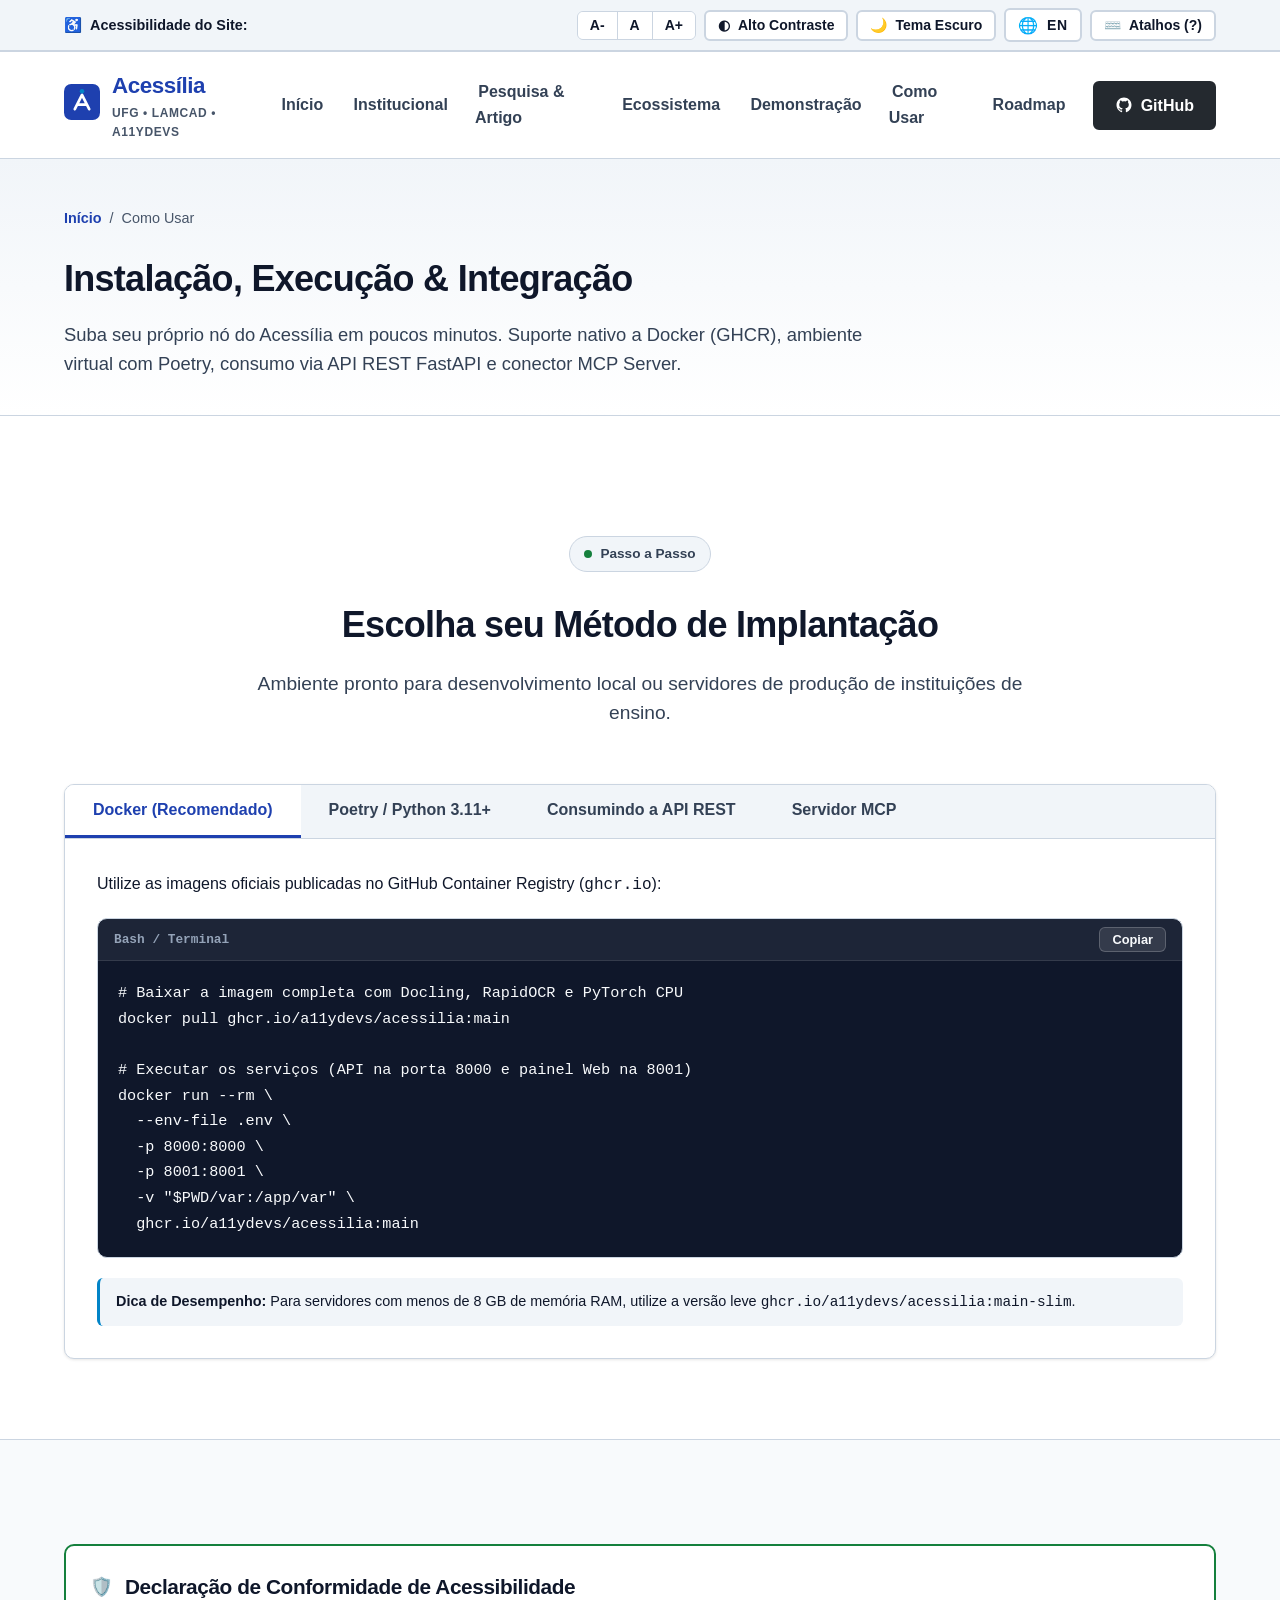
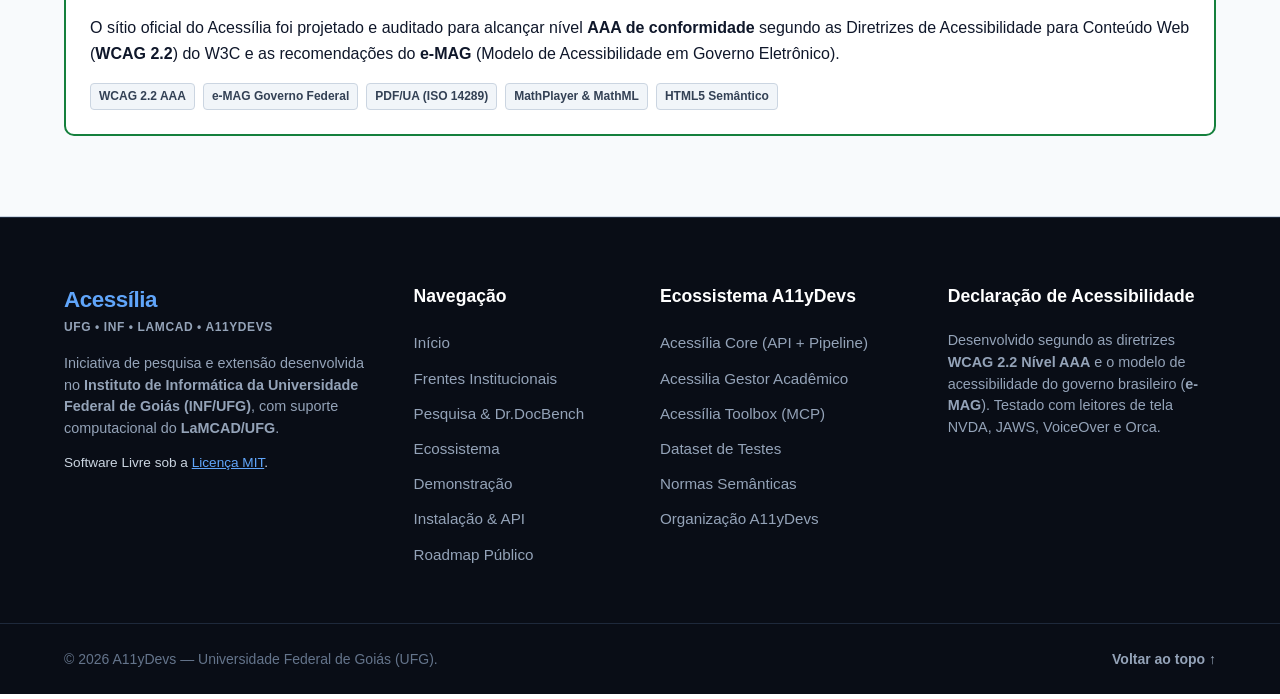
==== como-usar.html @ a7b0cf23 "feat: modularizar portal em subpaginas dedicadas (institucional, pesquisa, ecossistema, demonstracao" ====
<!DOCTYPE html>
<html lang="pt-BR" data-theme="system" data-contrast="normal">
<head>
  <meta charset="UTF-8">
  <meta name="viewport" content="width=device-width, initial-scale=1.0">
  <title>Como Usar & Instalação — Acessília | Docker • Poetry • API</title>
  <meta name="description" content="Guia completo de instalação e execução do Acessília: imagens Docker oficiais no GHCR, Poetry, consumo da API REST e servidor MCP.">
  <meta name="keywords" content="instalação, docker, poetry, api rest, fastapi, curl, python, mcp, como usar, tutorial, Acessília">
  <meta name="author" content="A11yDevs">
  <meta name="theme-color" content="#1a365d">

  <!-- Open Graph -->
  <meta property="og:type" content="website">
  <meta property="og:url" content="https://acessilia.org/como-usar.html">
  <meta property="og:title" content="Como Começar — Acessília">
  <meta property="og:description" content="Suba seu próprio ambiente Acessília em poucos minutos com Docker ou Poetry.">
  <meta property="og:locale" content="pt_BR">

  <!-- Estilos -->
  <link rel="stylesheet" href="assets/css/style.css">
  <link rel="icon" href="data:image/svg+xml,<svg xmlns=%22http://www.w3.org/2000/svg%22 viewBox=%220 0 100 100%22><text y=%22.9em%22 font-size=%2290%22>♿</text></svg>">
</head>
<body>

  <!-- Skip links -->
  <nav class="skip-links" aria-label="Atalhos de navegação rápida">
    <a href="#main-content" class="skip-link">Pular para o conteúdo principal</a>
    <a href="#accessibility-toolbar" class="skip-link">Pular para a barra de acessibilidade</a>
    <a href="#primary-nav" class="skip-link">Pular para o menu de navegação</a>
  </nav>

  <!-- Região para anúncios dinâmicos de acessibilidade -->
  <div id="a11y-announcer" class="sr-only" aria-live="polite" aria-atomic="true"></div>

  <!-- Barra de Ferramentas de Acessibilidade -->
  <section id="accessibility-toolbar" class="a11y-toolbar" aria-label="Ferramentas de Acessibilidade">
    <div class="container a11y-toolbar__inner">
      <span class="a11y-toolbar__title">
        <span class="icon-a11y" aria-hidden="true">♿</span>
        <strong>Acessibilidade do Site:</strong>
      </span>

      <div class="a11y-toolbar__actions">
        <!-- Controle de tamanho da fonte -->
        <div class="btn-group" role="group" aria-label="Ajustar tamanho do texto">
          <button type="button" id="btn-font-decrease" class="btn btn-sm" aria-label="Diminuir tamanho da fonte (A menos)">
            <span aria-hidden="true">A-</span>
          </button>
          <button type="button" id="btn-font-reset" class="btn btn-sm" aria-label="Restaurar tamanho padrão da fonte (A normal)">
            <span aria-hidden="true">A</span>
          </button>
          <button type="button" id="btn-font-increase" class="btn btn-sm" aria-label="Aumentar tamanho da fonte (A mais)">
            <span aria-hidden="true">A+</span>
          </button>
        </div>

        <!-- Alternador de Alto Contraste -->
        <button type="button" id="btn-toggle-contrast" class="btn btn-sm" aria-pressed="false" accesskey="c">
          <span class="icon" aria-hidden="true">◐</span>
          <span data-i18n="toolbar.contrast">Alto Contraste</span>
        </button>

        <!-- Alternador de Tema Escuro/Claro -->
        <button type="button" id="btn-toggle-theme" class="btn btn-sm" aria-label="Alternar tema de cores" accesskey="t">
          <span id="theme-icon" class="icon" aria-hidden="true">🌙</span>
          <span id="theme-label" data-i18n="toolbar.theme_dark">Tema Escuro</span>
        </button>

        <!-- Alternador de Idioma (i18n PT-BR / EN) -->
        <button type="button" id="btn-toggle-lang" class="btn btn-sm btn-lang" aria-label="Mudar idioma para Inglês / Switch to English" accesskey="l">
          <span class="icon lang-flag" aria-hidden="true">🌐</span>
          <span id="lang-current-label">EN</span>
        </button>

        <!-- Atalhos de Teclado (?) -->
        <button type="button" id="btn-open-shortcuts" class="btn btn-sm" aria-label="Ver atalhos de teclado (Pressione interrogação)">
          <span class="icon" aria-hidden="true">⌨️</span>
          <span data-i18n="toolbar.shortcuts">Atalhos (?)</span>
        </button>
      </div>
    </div>
  </section>

  <!-- Cabeçalho Principal -->
  <header class="site-header">
    <div class="container site-header__inner">
      <div class="site-header__brand">
        <a href="index.html" class="brand-link" aria-label="Acessília - Página inicial">
          <div class="brand-logo" aria-hidden="true">
            <svg width="36" height="36" viewBox="0 0 40 40" fill="none" xmlns="http://www.w3.org/2000/svg">
              <rect width="40" height="40" rx="8" fill="var(--color-primary)"/>
              <path d="M12 28L20 12L28 28M15 23H25" stroke="#FFFFFF" stroke-width="3" stroke-linecap="round" stroke-linejoin="round"/>
              <circle cx="20" cy="8" r="2.5" fill="var(--color-accent)"/>
            </svg>
          </div>
          <div class="brand-text">
            <span class="brand-name">Acessília</span>
            <span class="brand-tagline">UFG • LaMCAD • A11yDevs</span>
          </div>
        </a>
      </div>

      <!-- Menu de Navegação -->
      <nav id="primary-nav" class="site-nav" aria-label="Navegação principal">
        <button type="button" class="nav-toggle" id="btn-nav-toggle" aria-expanded="false" aria-controls="nav-menu" aria-label="Abrir menu de navegação">
          <span class="nav-toggle__bar" aria-hidden="true"></span>
          <span class="nav-toggle__bar" aria-hidden="true"></span>
          <span class="nav-toggle__bar" aria-hidden="true"></span>
        </button>

        <ul id="nav-menu" class="nav-list">
          <li><a href="index.html" class="nav-link" data-i18n="nav.home">Início</a></li>
          <li><a href="institucional.html" class="nav-link" data-i18n="nav.institutional">Institucional</a></li>
          <li><a href="pesquisa.html" class="nav-link" data-i18n="nav.research">Pesquisa & Artigo</a></li>
          <li><a href="ecossistema.html" class="nav-link" data-i18n="nav.ecosystem">Ecossistema</a></li>
          <li><a href="demonstracao.html" class="nav-link" data-i18n="nav.demo">Demonstração</a></li>
          <li><a href="como-usar.html" class="nav-link" aria-current="page" data-i18n="nav.how_to_use">Como Usar</a></li>
          <li><a href="roadmap.html" class="nav-link" data-i18n="nav.roadmap">Roadmap</a></li>
          <li>
            <a href="https://github.com/A11yDevs/acessilia" class="btn btn-primary btn-github" target="_blank" rel="noopener noreferrer">
              <svg class="icon-github" width="18" height="18" viewBox="0 0 24 24" fill="currentColor" aria-hidden="true">
                <path fill-rule="evenodd" clip-rule="evenodd" d="M12 2C6.477 2 2 6.484 2 12.017c0 4.425 2.865 8.18 6.839 9.504.5.092.682-.217.682-.483 0-.237-.008-.868-.013-1.703-2.782.605-3.369-1.343-3.369-1.343-.454-1.158-1.11-1.466-1.11-1.466-.908-.62.069-.608.069-.608 1.003.07 1.53 1.032 1.53 1.032.892 1.53 2.341 1.088 2.91.832.092-.647.35-1.088.636-1.338-2.22-.253-4.555-1.113-4.555-4.951 0-1.093.39-1.988 1.029-2.688-.103-.253-.446-1.272.098-2.65 0 0 .84-.27 2.75 1.026A9.564 9.564 0 0112 6.844c.85.004 1.705.115 2.504.337 1.909-1.296 2.747-1.027 2.747-1.027.546 1.379.202 2.398.1 2.651.64.7 1.028 1.595 1.028 2.688 0 3.848-2.339 4.695-4.566 4.943.359.309.678.92.678 1.855 0 1.338-.012 2.419-.012 2.747 0 .268.18.58.688.482A10.019 10.019 0 0022 12.017C22 6.484 17.522 2 12 2z"/>
              </svg>
              <span>GitHub</span>
              <span class="sr-only">(abre em nova janela)</span>
            </a>
          </li>
        </ul>
      </nav>
    </div>
  </header>

  <!-- Conteúdo Principal -->
  <main id="main-content" tabindex="-1">

    <!-- Cabeçalho da Página -->
    <header class="page-header">
      <div class="container">
        <nav class="breadcrumb" aria-label="Caminho de navegação">
          <a href="index.html">Início</a>
          <span class="breadcrumb-sep" aria-hidden="true">/</span>
          <span aria-current="page">Como Usar</span>
        </nav>
        <h1 class="page-title">Instalação, Execução & Integração</h1>
        <p class="page-lead">
          Suba seu próprio nó do Acessília em poucos minutos. Suporte nativo a Docker (GHCR), ambiente virtual com Poetry, consumo via API REST FastAPI e conector MCP Server.
        </p>
      </div>
    </header>

    <!-- Seção Abas de Instalação -->
    <section class="section" aria-labelledby="inst-title">
      <div class="container">
        <div class="section-header">
          <div class="badge-pill">
            <span class="badge-dot" aria-hidden="true"></span>
            Passo a Passo
          </div>
          <h2 id="inst-title" class="section-title">Escolha seu Método de Implantação</h2>
          <p class="section-subtitle">
            Ambiente pronto para desenvolvimento local ou servidores de produção de instituições de ensino.
          </p>
        </div>

        <div class="tabs" id="install-tabs">
          <div class="tabs__list" role="tablist" aria-label="Opções de instalação e execução">
            <button type="button" class="tab-button" role="tab" aria-selected="true" aria-controls="panel-docker" id="tab-docker">
              Docker (Recomendado)
            </button>
            <button type="button" class="tab-button" role="tab" aria-selected="false" aria-controls="panel-poetry" id="tab-poetry" tabindex="-1">
              Poetry / Python 3.11+
            </button>
            <button type="button" class="tab-button" role="tab" aria-selected="false" aria-controls="panel-api" id="tab-api" tabindex="-1">
              Consumindo a API REST
            </button>
            <button type="button" class="tab-button" role="tab" aria-selected="false" aria-controls="panel-mcp" id="tab-mcp" tabindex="-1">
              Servidor MCP
            </button>
          </div>

          <!-- Painel Docker -->
          <div class="tab-panel" id="panel-docker" role="tabpanel" aria-labelledby="tab-docker">
            <h3 class="sr-only">Execução com Docker</h3>
            <p>Utilize as imagens oficiais publicadas no GitHub Container Registry (<code>ghcr.io</code>):</p>
            <div class="code-block">
              <div class="code-block__header">
                <span class="code-lang">Bash / Terminal</span>
                <button type="button" class="btn-copy" aria-label="Copiar comando Docker para a área de transferência">Copiar</button>
              </div>
              <pre><code># Baixar a imagem completa com Docling, RapidOCR e PyTorch CPU
docker pull ghcr.io/a11ydevs/acessilia:main

# Executar os serviços (API na porta 8000 e painel Web na 8001)
docker run --rm \
  --env-file .env \
  -p 8000:8000 \
  -p 8001:8001 \
  -v "$PWD/var:/app/var" \
  ghcr.io/a11ydevs/acessilia:main</code></pre>
            </div>
            <p class="tip-note">
              <strong>Dica de Desempenho:</strong> Para servidores com menos de 8 GB de memória RAM, utilize a versão leve <code>ghcr.io/a11ydevs/acessilia:main-slim</code>.
            </p>
          </div>

          <!-- Painel Poetry -->
          <div class="tab-panel" id="panel-poetry" role="tabpanel" aria-labelledby="tab-poetry" hidden>
            <h3 class="sr-only">Instalação com Poetry</h3>
            <p>Clone o repositório oficial e configure o ambiente com o gerenciador de pacotes Poetry:</p>
            <div class="code-block">
              <div class="code-block__header">
                <span class="code-lang">Bash / Terminal</span>
                <button type="button" class="btn-copy" aria-label="Copiar comandos Poetry para a área de transferência">Copiar</button>
              </div>
              <pre><code># 1. Clonar o repositório
git clone https://github.com/A11yDevs/acessilia.git
cd acessilia

# 2. Instalar dependências em ambiente virtual isolado
poetry install

# 3. Configurar variáveis de ambiente
cp .env.example .env

# 4. Iniciar todos os serviços integrados (API + Web + Telegram)
poetry run python -m frontend.run</code></pre>
            </div>
          </div>

          <!-- Painel API -->
          <div class="tab-panel" id="panel-api" role="tabpanel" aria-labelledby="tab-api" hidden>
            <h3 class="sr-only">Consumindo a API REST</h3>
            <p>Envie um arquivo para processamento assíncrono via cURL ou qualquer biblioteca HTTP:</p>
            <div class="code-block">
              <div class="code-block__header">
                <span class="code-lang">cURL / HTTP</span>
                <button type="button" class="btn-copy" aria-label="Copiar requisição cURL para a área de transferência">Copiar</button>
              </div>
              <pre><code># 1. Enviar documento PDF para a fila assíncrona
curl -X POST "http://localhost:8000/api/v1/jobs" \
  -F "file=@apostila_calculo.pdf" \
  -F "export_formats=pdf_ua,mp3,html"

# Resposta JSON: {"task_id": "job_94a7e2b1", "status": "queued"}

# 2. Consultar status do processamento
curl -X GET "http://localhost:8000/api/v1/jobs/job_94a7e2b1"

# 3. Baixar versão PDF/UA acessível gerada
curl -O "http://localhost:8000/api/v1/download/{download_token}/pdf_ua"</code></pre>
            </div>
          </div>

          <!-- Painel MCP -->
          <div class="tab-panel" id="panel-mcp" role="tabpanel" aria-labelledby="tab-mcp" hidden>
            <h3 class="sr-only">Integração via Servidor MCP</h3>
            <p>Conecte o Acessília ao seu assistente de inteligência artificial via Model Context Protocol:</p>
            <div class="code-block">
              <div class="code-block__header">
                <span class="code-lang">JSON (mcp.json)</span>
                <button type="button" class="btn-copy" aria-label="Copiar configuração MCP para a área de transferência">Copiar</button>
              </div>
              <pre><code>{
  "mcpServers": {
    "acessilia": {
      "command": "python",
      "args": ["-m", "acessilia_toolbox.server"],
      "env": {
        "ACESSILIA_API_URL": "http://localhost:8000"
      }
    }
  }
}</code></pre>
            </div>
            <p class="tip-note">
              <strong>Ferramentas Disponibilizadas:</strong> <code>describe_academic_chart</code>, <code>extract_mathml_equations</code> e <code>audit_pdf_ua_compliance</code>.
            </p>
          </div>
        </div>
      </div>
    </section>

    <!-- Declaração Formal de Acessibilidade -->
    <section id="declaracao-a11y" class="section section--alt" aria-labelledby="dec-title">
      <div class="container">
        <div class="declaration-card">
          <div class="declaration-header">
            <span aria-hidden="true">🛡️</span>
            <h2 id="dec-title" class="section-title" style="font-size: 1.3rem; margin: 0;" data-i18n="declaration.title">
              Declaração de Conformidade de Acessibilidade
            </h2>
          </div>
          <p data-i18n="declaration.p1">
            O sítio oficial do Acessília foi projetado e auditado para alcançar nível <strong>AAA de conformidade</strong> segundo as Diretrizes de Acessibilidade para Conteúdo Web (<strong>WCAG 2.2</strong>) do W3C e as recomendações do <strong>e-MAG</strong> (Modelo de Acessibilidade em Governo Eletrônico).
          </p>
          <div class="declaration-badges">
            <span class="criteria-badge">WCAG 2.2 AAA</span>
            <span class="criteria-badge">e-MAG Governo Federal</span>
            <span class="criteria-badge">PDF/UA (ISO 14289)</span>
            <span class="criteria-badge">MathPlayer & MathML</span>
            <span class="criteria-badge">HTML5 Semântico</span>
          </div>
        </div>
      </div>
    </section>

  </main>

  <!-- Rodapé -->
  <footer class="site-footer" role="contentinfo">
    <div class="container site-footer__inner">
      <div class="footer-col footer-col--brand">
        <div class="brand-text">
          <span class="brand-name">Acessília</span>
          <span class="brand-tagline">UFG • INF • LaMCAD • A11yDevs</span>
        </div>
        <p class="footer-desc">
          Iniciativa de pesquisa e extensão desenvolvida no <strong>Instituto de Informática da Universidade Federal de Goiás (INF/UFG)</strong>, com suporte computacional do <strong>LaMCAD/UFG</strong>.
        </p>
        <p class="footer-license">
          Software Livre sob a <a href="https://github.com/A11yDevs/acessilia/blob/main/LICENSE" target="_blank" rel="noopener noreferrer">Licença MIT</a>.
        </p>
      </div>

      <div class="footer-col">
        <h3 class="footer-heading">Navegação</h3>
        <ul class="footer-links">
          <li><a href="index.html">Início</a></li>
          <li><a href="institucional.html">Frentes Institucionais</a></li>
          <li><a href="pesquisa.html">Pesquisa & Dr.DocBench</a></li>
          <li><a href="ecossistema.html">Ecossistema</a></li>
          <li><a href="demonstracao.html">Demonstração</a></li>
          <li><a href="como-usar.html">Instalação & API</a></li>
          <li><a href="roadmap.html">Roadmap Público</a></li>
        </ul>
      </div>

      <div class="footer-col">
        <h3 class="footer-heading">Ecossistema A11yDevs</h3>
        <ul class="footer-links">
          <li><a href="https://github.com/A11yDevs/acessilia" target="_blank" rel="noopener noreferrer">Acessília Core (API + Pipeline)</a></li>
          <li><a href="https://github.com/A11yDevs/acessilia-ufg" target="_blank" rel="noopener noreferrer">Acessilia Gestor Acadêmico</a></li>
          <li><a href="https://github.com/A11yDevs/acessilia-toolbox" target="_blank" rel="noopener noreferrer">Acessília Toolbox (MCP)</a></li>
          <li><a href="https://github.com/A11yDevs/acessilia-dataset" target="_blank" rel="noopener noreferrer">Dataset de Testes</a></li>
          <li><a href="https://github.com/A11yDevs/normas-acessilia" target="_blank" rel="noopener noreferrer">Normas Semânticas</a></li>
          <li><a href="https://github.com/A11yDevs" target="_blank" rel="noopener noreferrer">Organização A11yDevs</a></li>
        </ul>
      </div>

      <div class="footer-col">
        <h3 class="footer-heading">Declaração de Acessibilidade</h3>
        <p class="footer-text">
          Desenvolvido segundo as diretrizes <strong>WCAG 2.2 Nível AAA</strong> e o modelo de acessibilidade do governo brasileiro (<strong>e-MAG</strong>). Testado com leitores de tela NVDA, JAWS, VoiceOver e Orca.
        </p>
      </div>
    </div>

    <div class="site-footer__bottom">
      <div class="container footer-bottom__inner">
        <p>© 2026 A11yDevs — Universidade Federal de Goiás (UFG).</p>
        <p><a href="#accessibility-toolbar" class="back-to-top">Voltar ao topo ↑</a></p>
      </div>
    </div>
  </footer>

  <!-- Modal de Atalhos de Teclado (<dialog>) -->
  <dialog id="modal-shortcuts" class="modal-a11y" aria-labelledby="modal-shortcuts-title">
    <div class="modal-inner">
      <div class="modal-header">
        <h2 id="modal-shortcuts-title" class="modal-title">
          <span aria-hidden="true">⌨️</span>
          <span data-i18n="shortcuts.title">Atalhos de Teclado Globais</span>
        </h2>
        <button type="button" id="btn-close-shortcuts" class="btn-close-modal" aria-label="Fechar janela de atalhos de teclado">✕</button>
      </div>

      <table class="shortcuts-table">
        <caption class="sr-only">Tabela de teclas de atalho e suas respectivas funções na página</caption>
        <thead>
          <tr>
            <th scope="col" data-i18n="shortcuts.key_col">Tecla de Atalho</th>
            <th scope="col" data-i18n="shortcuts.action_col">Ação Executada</th>
          </tr>
        </thead>
        <tbody>
          <tr><td><kbd>Alt</kbd> + <kbd>1</kbd></td><td>Pular diretamente para o conteúdo principal</td></tr>
          <tr><td><kbd>Alt</kbd> + <kbd>2</kbd></td><td>Pular para a barra de acessibilidade (fonte, cores, idioma)</td></tr>
          <tr><td><kbd>Alt</kbd> + <kbd>3</kbd></td><td>Pular para o menu de navegação</td></tr>
          <tr><td><kbd>Alt</kbd> + <kbd>C</kbd></td><td>Alternar modo de alto contraste</td></tr>
          <tr><td><kbd>Alt</kbd> + <kbd>T</kbd></td><td>Alternar tema de cores (claro / escuro)</td></tr>
          <tr><td><kbd>Alt</kbd> + <kbd>L</kbd></td><td>Alternar idioma do site (Português / Inglês)</td></tr>
          <tr><td><kbd>?</kbd> (Shift + /)</td><td>Abrir esta janela de atalhos de teclado</td></tr>
          <tr><td><kbd>Esc</kbd></td><td>Fechar janelas modais e menus abertos</td></tr>
        </tbody>
      </table>

      <div style="text-align: right;">
        <button type="button" class="btn btn-outline btn-sm" onclick="document.getElementById('modal-shortcuts').close()">
          Fechar Janela
        </button>
      </div>
    </div>
  </dialog>

  <!-- Scripts -->
  <script src="assets/js/main.js"></script>
</body>
</html>
---- assets/css/style.css ----
/* ==========================================================================
   Acessília — Estilos Acessíveis (WCAG 2.2 AAA & Modern CSS)
   ========================================================================== */

/* 1. Variáveis e Temas de Cores */
:root {
  --font-base: -apple-system, BlinkMacSystemFont, "Segoe UI", Roboto, Helvetica, Arial, sans-serif;
  --font-mono: SFMono-Regular, Menlo, Monaco, Consolas, "Liberation Mono", "Courier New", monospace;
  --font-scale: 1;

  /* Modo Claro Padrão (Alto Contraste WCAG AAA) */
  --bg-primary: #FFFFFF;
  --bg-secondary: #F8FAFC;
  --bg-alt: #F1F5F9;
  --bg-card: #FFFFFF;
  --bg-card-border: #CBD5E1;
  --text-primary: #0F172A;
  --text-secondary: #334155;
  --text-muted: #475569;

  --color-primary: #1E40AF;       /* Azul marinho profundo, excelente contraste sobre fundo claro */
  --color-primary-hover: #1E3A8A;
  --color-primary-text: #FFFFFF;

  --color-accent: #0284C7;
  --color-success: #15803D;
  --color-warning: #B45309;

  --focus-ring-color: #D97706;   /* Âmbar forte para anel de foco bem perceptível */
  --focus-ring-outline: #0F172A;

  --code-bg: #0F172A;
  --code-text: #F8FAFC;

  --radius-sm: 6px;
  --radius-md: 10px;
  --radius-lg: 16px;
  --shadow-sm: 0 1px 3px rgba(0, 0, 0, 0.1);
  --shadow-md: 0 4px 6px -1px rgba(0, 0, 0, 0.1), 0 2px 4px -2px rgba(0, 0, 0, 0.1);
  --shadow-lg: 0 10px 15px -3px rgba(0, 0, 0, 0.1);
}

/* Modo Escuro */
[data-theme="dark"] {
  --bg-primary: #090D16;
  --bg-secondary: #111827;
  --bg-alt: #1F2937;
  --bg-card: #141E33;
  --bg-card-border: #374151;
  --text-primary: #F9FAFB;
  --text-secondary: #E5E7EB;
  --text-muted: #9CA3AF;

  --color-primary: #3B82F6;
  --color-primary-hover: #60A5FA;
  --color-primary-text: #090D16;

  --color-accent: #38BDF8;
  --color-success: #4ADE80;
  --color-warning: #FBBF24;

  --focus-ring-color: #FBBF24;
  --focus-ring-outline: #FFFFFF;

  --code-bg: #030712;
  --code-text: #F3F4F6;
}

/* Modo Alto Contraste (High Contrast Black & Yellow / White) */
[data-contrast="high"] {
  --bg-primary: #000000 !important;
  --bg-secondary: #000000 !important;
  --bg-alt: #0B0B0B !important;
  --bg-card: #000000 !important;
  --bg-card-border: #FFFF00 !important;
  --text-primary: #FFFFFF !important;
  --text-secondary: #FFFF00 !important;
  --text-muted: #FFFFFF !important;

  --color-primary: #FFFF00 !important;
  --color-primary-hover: #FFFFFF !important;
  --color-primary-text: #000000 !important;

  --color-accent: #00FFFF !important;
  --focus-ring-color: #FFFF00 !important;
  --focus-ring-outline: #FFFFFF !important;

  --code-bg: #000000 !important;
  --code-text: #00FF66 !important;
  --shadow-sm: none !important;
  --shadow-md: none !important;
  --shadow-lg: none !important;
}

/* 2. Reset e Tipografia Base */
*, *::before, *::after {
  box-sizing: border-box;
  margin: 0;
  padding: 0;
}

html {
  font-family: var(--font-base);
  font-size: calc(16px * var(--font-scale));
  line-height: 1.6;
  color: var(--text-primary);
  background-color: var(--bg-primary);
  scroll-behavior: smooth;
  text-rendering: optimizeLegibility;
  -webkit-font-smoothing: antialiased;
}

/* Desativa animações caso o usuário prefira movimento reduzido */
@media (prefers-reduced-motion: reduce) {
  html {
    scroll-behavior: auto;
  }
  *, *::before, *::after {
    animation-duration: 0.01ms !important;
    animation-iteration-count: 1 !important;
    transition-duration: 0.01ms !important;
    scroll-behavior: auto !important;
  }
}

body {
  min-height: 100vh;
  display: flex;
  flex-direction: column;
}

/* 3. Indicadores de Foco (Acessibilidade Crucial) */
:focus-visible {
  outline: 3px solid var(--focus-ring-color) !important;
  outline-offset: 3px !important;
  box-shadow: 0 0 0 5px var(--focus-ring-outline) !important;
}

/* Utilitário para Leitores de Tela */
.sr-only {
  position: absolute !important;
  width: 1px !important;
  height: 1px !important;
  padding: 0 !important;
  margin: -1px !important;
  overflow: hidden !important;
  clip: rect(0, 0, 0, 0) !important;
  white-space: nowrap !important;
  border: 0 !important;
}

/* Skip Links */
.skip-links {
  position: relative;
  z-index: 9999;
}

.skip-link {
  position: absolute;
  top: -100px;
  left: 1rem;
  background: var(--color-primary);
  color: var(--color-primary-text);
  padding: 0.75rem 1.25rem;
  font-weight: 700;
  text-decoration: none;
  border-radius: var(--radius-sm);
  box-shadow: var(--shadow-lg);
  transition: top 0.2s ease;
}

.skip-link:focus {
  top: 1rem;
}

/* Layout Container */
.container {
  width: 100%;
  max-width: 1200px;
  margin-left: auto;
  margin-right: auto;
  padding-left: 1.5rem;
  padding-right: 1.5rem;
}

/* 4. Barra de Ferramentas de Acessibilidade */
.a11y-toolbar {
  background-color: var(--bg-alt);
  border-bottom: 2px solid var(--bg-card-border);
  padding: 0.5rem 0;
  font-size: 0.9rem;
}

.a11y-toolbar__inner {
  display: flex;
  flex-wrap: wrap;
  align-items: center;
  justify-content: space-between;
  gap: 0.75rem;
}

.a11y-toolbar__title {
  display: flex;
  align-items: center;
  gap: 0.5rem;
  color: var(--text-primary);
}

.a11y-toolbar__actions {
  display: flex;
  flex-wrap: wrap;
  align-items: center;
  gap: 0.5rem;
}

.btn-group {
  display: inline-flex;
  border: 1px solid var(--bg-card-border);
  border-radius: var(--radius-sm);
  overflow: hidden;
}

.btn-group .btn {
  border: none;
  border-right: 1px solid var(--bg-card-border);
  border-radius: 0;
}

.btn-group .btn:last-child {
  border-right: none;
}

/* Botões */
.btn {
  display: inline-flex;
  align-items: center;
  justify-content: center;
  gap: 0.5rem;
  padding: 0.6rem 1.25rem;
  font-size: 1rem;
  font-weight: 600;
  text-decoration: none;
  border-radius: var(--radius-sm);
  cursor: pointer;
  border: 2px solid transparent;
  transition: background-color 0.2s ease, color 0.2s ease, border-color 0.2s ease;
}

.btn-sm {
  padding: 0.35rem 0.75rem;
  font-size: 0.875rem;
  background-color: var(--bg-card);
  color: var(--text-primary);
  border-color: var(--bg-card-border);
}

.btn-sm:hover {
  background-color: var(--bg-secondary);
}

.btn-primary {
  background-color: var(--color-primary);
  color: var(--color-primary-text);
  border-color: var(--color-primary);
}

.btn-primary:hover {
  background-color: var(--color-primary-hover);
  border-color: var(--color-primary-hover);
}

.btn-outline {
  background-color: transparent;
  color: var(--color-primary);
  border-color: var(--color-primary);
}

.btn-outline:hover {
  background-color: var(--color-primary);
  color: var(--color-primary-text);
}

.btn-outline-light {
  background-color: transparent;
  color: #FFFFFF;
  border-color: #FFFFFF;
}

.btn-outline-light:hover {
  background-color: #FFFFFF;
  color: #0F172A;
}

.btn-lg {
  padding: 0.85rem 1.75rem;
  font-size: 1.1rem;
  border-radius: var(--radius-md);
}

.btn-github {
  background-color: #24292F;
  color: #FFFFFF;
  border-color: #24292F;
}

.btn-github:hover {
  background-color: #040d21;
}

/* 5. Cabeçalho & Navegação */
.site-header {
  background-color: var(--bg-primary);
  border-bottom: 1px solid var(--bg-card-border);
  position: sticky;
  top: 0;
  z-index: 100;
  backdrop-filter: blur(8px);
}

.site-header__inner {
  display: flex;
  align-items: center;
  justify-content: space-between;
  padding-top: 1rem;
  padding-bottom: 1rem;
}

.brand-link {
  display: flex;
  align-items: center;
  gap: 0.75rem;
  text-decoration: none;
  color: var(--text-primary);
}

.brand-text {
  display: flex;
  flex-direction: column;
}

.brand-name {
  font-size: 1.4rem;
  font-weight: 800;
  letter-spacing: -0.02em;
  color: var(--color-primary);
}

.brand-tagline {
  font-size: 0.75rem;
  font-weight: 600;
  text-transform: uppercase;
  letter-spacing: 0.05em;
  color: var(--text-muted);
}

.nav-list {
  display: flex;
  align-items: center;
  list-style: none;
  gap: 1.5rem;
}

.nav-link {
  text-decoration: none;
  color: var(--text-secondary);
  font-weight: 600;
  padding: 0.4rem 0.2rem;
  border-bottom: 2px solid transparent;
  transition: color 0.2s, border-color 0.2s;
}

.nav-link:hover {
  color: var(--color-primary);
  border-bottom-color: var(--color-primary);
}

.nav-toggle {
  display: none;
  background: none;
  border: 2px solid var(--bg-card-border);
  padding: 0.5rem;
  border-radius: var(--radius-sm);
  cursor: pointer;
}

.nav-toggle__bar {
  display: block;
  width: 24px;
  height: 3px;
  background-color: var(--text-primary);
  margin: 4px 0;
}

/* 6. Seções e Grid */
.section {
  padding: 5rem 0;
}

.section--alt {
  background-color: var(--bg-secondary);
  border-top: 1px solid var(--bg-card-border);
  border-bottom: 1px solid var(--bg-card-border);
}

.section-header {
  text-align: center;
  max-width: 800px;
  margin: 0 auto 3.5rem auto;
}

.section-title {
  font-size: 2.25rem;
  font-weight: 800;
  letter-spacing: -0.02em;
  color: var(--text-primary);
  margin-bottom: 1rem;
}

.section-subtitle {
  font-size: 1.2rem;
  color: var(--text-secondary);
  line-height: 1.5;
}

.grid {
  display: grid;
  gap: 2rem;
}

.grid-2 {
  grid-template-columns: repeat(auto-fit, minmax(320px, 1fr));
}

.grid-3 {
  grid-template-columns: repeat(auto-fit, minmax(280px, 1fr));
}

/* 7. Hero Section */
.hero-section {
  padding: 5rem 0 4rem 0;
  background: radial-gradient(circle at top right, rgba(30, 64, 175, 0.08), transparent 70%);
}

.hero-section__inner {
  display: grid;
  grid-template-columns: 1.2fr 1fr;
  align-items: center;
  gap: 3rem;
}

.badge-pill {
  display: inline-flex;
  align-items: center;
  gap: 0.5rem;
  background-color: var(--bg-alt);
  border: 1px solid var(--bg-card-border);
  padding: 0.4rem 0.9rem;
  border-radius: 999px;
  font-size: 0.85rem;
  font-weight: 600;
  color: var(--text-secondary);
  margin-bottom: 1.5rem;
}

.badge-dot {
  width: 8px;
  height: 8px;
  border-radius: 50%;
  background-color: var(--color-success);
}

.hero-title {
  font-size: 2.75rem;
  font-weight: 800;
  line-height: 1.2;
  letter-spacing: -0.03em;
  margin-bottom: 1.5rem;
  color: var(--text-primary);
}

.hero-lead {
  font-size: 1.25rem;
  color: var(--text-secondary);
  line-height: 1.6;
  margin-bottom: 2rem;
}

.hero-cta {
  display: flex;
  flex-wrap: wrap;
  gap: 1rem;
  margin-bottom: 2.5rem;
}

.hero-badges {
  display: flex;
  flex-wrap: wrap;
  gap: 2rem;
  padding-top: 1.5rem;
  border-top: 1px solid var(--bg-card-border);
}

.hero-badge-item {
  display: flex;
  flex-direction: column;
}

.hero-badge-num {
  font-size: 1.3rem;
  font-weight: 800;
  color: var(--color-primary);
}

.hero-badge-desc {
  font-size: 0.85rem;
  color: var(--text-muted);
}

/* Card Visual do Pipeline */
.pipeline-card {
  background-color: var(--bg-card);
  border: 2px solid var(--bg-card-border);
  border-radius: var(--radius-lg);
  box-shadow: var(--shadow-lg);
  overflow: hidden;
}

.pipeline-header {
  background-color: var(--bg-alt);
  padding: 0.75rem 1rem;
  border-bottom: 1px solid var(--bg-card-border);
  display: flex;
  align-items: center;
  gap: 0.5rem;
}

.circle {
  width: 12px;
  height: 12px;
  border-radius: 50%;
}
.circle-red { background: #EF4444; }
.circle-yellow { background: #F59E0B; }
.circle-green { background: #10B981; }

.pipeline-title {
  font-size: 0.85rem;
  font-weight: 600;
  margin-left: 0.5rem;
  color: var(--text-secondary);
}

.pipeline-body {
  padding: 1.5rem;
  display: flex;
  flex-direction: column;
  gap: 0.5rem;
}

.pipeline-step {
  display: flex;
  align-items: flex-start;
  gap: 1rem;
  background-color: var(--bg-secondary);
  border: 1px solid var(--bg-card-border);
  border-radius: var(--radius-md);
  padding: 0.9rem;
}

.step-num {
  background-color: var(--color-primary);
  color: var(--color-primary-text);
  font-weight: 700;
  font-size: 0.8rem;
  padding: 0.2rem 0.5rem;
  border-radius: var(--radius-sm);
}

.step-info strong {
  display: block;
  font-size: 0.95rem;
  color: var(--text-primary);
  margin-bottom: 0.2rem;
}

.step-info p {
  font-size: 0.85rem;
  color: var(--text-muted);
  line-height: 1.4;
}

.step-info.highlight strong {
  color: var(--color-primary);
}

.pipeline-connector {
  text-align: center;
  font-weight: 800;
  color: var(--color-accent);
  line-height: 1;
}

/* 8. Cards e Recursos */
.card {
  background-color: var(--bg-card);
  border: 1px solid var(--bg-card-border);
  border-radius: var(--radius-md);
  padding: 1.5rem;
  box-shadow: var(--shadow-sm);
}

.card--padded {
  padding: 2.25rem;
}

.card--bordered {
  position: relative;
  padding-top: 2rem;
}

.card-badge {
  position: absolute;
  top: -12px;
  left: 1.5rem;
  background-color: var(--color-primary);
  color: var(--color-primary-text);
  font-size: 0.75rem;
  font-weight: 700;
  padding: 0.25rem 0.75rem;
  border-radius: 999px;
  text-transform: uppercase;
}

.card-icon {
  font-size: 2.5rem;
  margin-bottom: 1rem;
}

.card-title {
  font-size: 1.35rem;
  font-weight: 700;
  margin-bottom: 0.75rem;
  color: var(--text-primary);
}

.feature-card {
  background-color: var(--bg-card);
  border: 1px solid var(--bg-card-border);
  border-radius: var(--radius-md);
  padding: 1.75rem;
  transition: transform 0.2s, box-shadow 0.2s;
}

.feature-card:hover {
  transform: translateY(-3px);
  box-shadow: var(--shadow-md);
}

.feature-icon {
  font-size: 2.25rem;
  margin-bottom: 1rem;
}

.feature-title {
  font-size: 1.25rem;
  font-weight: 700;
  margin-bottom: 0.6rem;
  color: var(--text-primary);
}

.clean-list {
  list-style: none;
  display: flex;
  flex-direction: column;
  gap: 0.75rem;
}

.clean-list li {
  position: relative;
  padding-left: 1.5rem;
}

.clean-list li::before {
  content: "✔";
  position: absolute;
  left: 0;
  color: var(--color-success);
  font-weight: bold;
}

/* 9. Tabela Acessível */
.table-responsive {
  width: 100%;
  overflow-x: auto;
  border: 1px solid var(--bg-card-border);
  border-radius: var(--radius-md);
  background-color: var(--bg-card);
  box-shadow: var(--shadow-sm);
}

.table-accessible {
  width: 100%;
  border-collapse: collapse;
  text-align: left;
}

.table-accessible th,
.table-accessible td {
  padding: 1rem 1.25rem;
  border-bottom: 1px solid var(--bg-card-border);
}

.table-accessible th {
  background-color: var(--bg-alt);
  color: var(--text-primary);
  font-weight: 700;
  font-size: 0.95rem;
}

.table-accessible tbody tr:hover {
  background-color: var(--bg-secondary);
}

.table-accessible code {
  background-color: var(--bg-alt);
  padding: 0.2rem 0.5rem;
  border-radius: var(--radius-sm);
  font-family: var(--font-mono);
  font-size: 0.9rem;
  color: var(--color-primary);
  font-weight: 600;
}

/* 10. Simulador Interativo */
.demo-wrapper {
  background-color: var(--bg-card);
  border: 2px solid var(--bg-card-border);
  border-radius: var(--radius-lg);
  padding: 2rem;
  box-shadow: var(--shadow-md);
}

.demo-controls {
  margin-bottom: 2rem;
}

.form-label {
  display: block;
  margin-bottom: 0.75rem;
  font-size: 1.1rem;
}

.demo-actions {
  display: flex;
  flex-wrap: wrap;
  gap: 1rem;
}

.form-select {
  flex: 1;
  min-width: 280px;
  padding: 0.75rem 1rem;
  border: 2px solid var(--bg-card-border);
  border-radius: var(--radius-sm);
  background-color: var(--bg-primary);
  color: var(--text-primary);
  font-size: 1rem;
  font-family: inherit;
}

.demo-status {
  padding: 1rem;
  background-color: var(--bg-secondary);
  border-left: 4px solid var(--color-primary);
  border-radius: var(--radius-sm);
  margin-bottom: 1.5rem;
}

.status-indicator {
  display: flex;
  align-items: center;
  gap: 0.75rem;
  font-weight: 600;
}

.status-pulse {
  width: 12px;
  height: 12px;
  background-color: var(--color-success);
  border-radius: 50%;
  box-shadow: 0 0 0 3px rgba(21, 128, 61, 0.2);
}

.demo-results__title {
  font-size: 1.4rem;
  font-weight: 700;
  margin-bottom: 1.25rem;
}

.result-card {
  height: 100%;
}

.result-heading {
  font-size: 1.1rem;
  font-weight: 700;
  margin-bottom: 1rem;
  padding-bottom: 0.5rem;
  border-bottom: 2px solid var(--bg-card-border);
}

.result-card--accessible {
  border-color: var(--color-success);
}

.result-card--accessible .result-heading {
  color: var(--color-success);
  border-bottom-color: var(--color-success);
}

.raw-preview {
  background-color: var(--bg-alt);
  padding: 1.25rem;
  border-radius: var(--radius-sm);
  font-family: var(--font-mono);
  font-size: 0.9rem;
  line-height: 1.6;
}

.accessible-preview {
  background-color: var(--bg-secondary);
  padding: 1.25rem;
  border-radius: var(--radius-sm);
  font-size: 0.95rem;
  line-height: 1.6;
}

.tag-badge {
  display: inline-block;
  background-color: var(--color-primary);
  color: var(--color-primary-text);
  font-size: 0.75rem;
  font-weight: 700;
  padding: 0.15rem 0.5rem;
  border-radius: 4px;
  margin-right: 0.5rem;
}

/* 11. Abas e Blocos de Código */
.tabs {
  background-color: var(--bg-card);
  border: 1px solid var(--bg-card-border);
  border-radius: var(--radius-md);
  overflow: hidden;
  box-shadow: var(--shadow-sm);
}

.tabs__list {
  display: flex;
  background-color: var(--bg-alt);
  border-bottom: 1px solid var(--bg-card-border);
  overflow-x: auto;
}

.tab-button {
  padding: 1rem 1.75rem;
  background: none;
  border: none;
  font-size: 1rem;
  font-weight: 600;
  color: var(--text-secondary);
  cursor: pointer;
  border-bottom: 3px solid transparent;
  white-space: nowrap;
}

.tab-button[aria-selected="true"] {
  color: var(--color-primary);
  background-color: var(--bg-card);
  border-bottom-color: var(--color-primary);
}

.tab-panel {
  padding: 2rem;
}

.code-block {
  margin: 1.25rem 0;
  background-color: var(--code-bg);
  border-radius: var(--radius-md);
  overflow: hidden;
  border: 1px solid var(--bg-card-border);
}

.code-block__header {
  display: flex;
  justify-content: space-between;
  align-items: center;
  background-color: rgba(255, 255, 255, 0.06);
  padding: 0.5rem 1rem;
  border-bottom: 1px solid rgba(255, 255, 255, 0.1);
}

.code-lang {
  font-family: var(--font-mono);
  font-size: 0.8rem;
  color: #94A3B8;
  font-weight: 600;
}

.btn-copy {
  background-color: rgba(255, 255, 255, 0.1);
  color: #F8FAFC;
  border: 1px solid rgba(255, 255, 255, 0.2);
  border-radius: var(--radius-sm);
  padding: 0.25rem 0.75rem;
  font-size: 0.8rem;
  font-weight: 600;
  cursor: pointer;
}

.btn-copy:hover {
  background-color: rgba(255, 255, 255, 0.2);
}

.code-block pre {
  padding: 1.25rem;
  overflow-x: auto;
  margin: 0;
}

.code-block code {
  font-family: var(--font-mono);
  font-size: 0.95rem;
  line-height: 1.6;
  color: var(--code-text);
}

.tip-note {
  margin-top: 1rem;
  padding: 0.75rem 1rem;
  background-color: var(--bg-alt);
  border-left: 3px solid var(--color-accent);
  border-radius: var(--radius-sm);
  font-size: 0.9rem;
}

/* 12. FAQ (Details & Summary) */
.faq-list {
  max-width: 800px;
  margin: 0 auto;
  display: flex;
  flex-direction: column;
  gap: 1rem;
}

.faq-item {
  background-color: var(--bg-card);
  border: 1px solid var(--bg-card-border);
  border-radius: var(--radius-md);
  overflow: hidden;
}

.faq-question {
  display: flex;
  justify-content: space-between;
  align-items: center;
  padding: 1.25rem 1.5rem;
  font-size: 1.1rem;
  font-weight: 700;
  color: var(--text-primary);
  cursor: pointer;
  list-style: none;
}

.faq-question::-webkit-details-marker {
  display: none;
}

.faq-icon {
  font-size: 1.5rem;
  font-weight: 400;
  transition: transform 0.2s ease;
}

.faq-item[open] .faq-icon {
  transform: rotate(45deg);
}

.faq-answer {
  padding: 0 1.5rem 1.5rem 1.5rem;
  color: var(--text-secondary);
  line-height: 1.6;
  border-top: 1px solid var(--bg-card-border);
  margin-top: -0.25rem;
  padding-top: 1rem;
}

/* 13. Seção CTA */
.section-cta {
  background: linear-gradient(135deg, #1E3A8A 0%, #0F172A 100%);
  color: #FFFFFF;
  padding: 5rem 0;
}

.text-center {
  text-align: center;
}

.cta-title {
  font-size: 2.25rem;
  font-weight: 800;
  margin-bottom: 1rem;
  color: #FFFFFF;
}

.cta-subtitle {
  font-size: 1.2rem;
  color: #E2E8F0;
  max-width: 700px;
  margin: 0 auto 2.5rem auto;
}

.cta-actions {
  display: flex;
  justify-content: center;
  flex-wrap: wrap;
  gap: 1rem;
}

/* 14. Rodapé */
.site-footer {
  background-color: #090D16;
  color: #CBD5E1;
  border-top: 1px solid #1E293B;
  padding-top: 4rem;
}

.site-footer__inner {
  display: grid;
  grid-template-columns: 1.5fr 1fr 1.2fr 1.3fr;
  gap: 2.5rem;
  padding-bottom: 3.5rem;
}

.footer-col--brand .brand-name {
  color: #60A5FA;
}

.footer-col--brand .brand-tagline {
  color: #94A3B8;
}

.footer-desc {
  margin-top: 1rem;
  font-size: 0.9rem;
  line-height: 1.5;
  color: #94A3B8;
}

.footer-license {
  margin-top: 0.75rem;
  font-size: 0.85rem;
}

.footer-license a {
  color: #60A5FA;
}

.footer-heading {
  font-size: 1.1rem;
  font-weight: 700;
  color: #FFFFFF;
  margin-bottom: 1.25rem;
}

.footer-links {
  list-style: none;
  display: flex;
  flex-direction: column;
  gap: 0.6rem;
}

.footer-links a {
  color: #94A3B8;
  text-decoration: none;
  font-size: 0.95rem;
  transition: color 0.2s;
}

.footer-links a:hover {
  color: #FFFFFF;
  text-decoration: underline;
}

.footer-text {
  font-size: 0.9rem;
  line-height: 1.5;
  color: #94A3B8;
}

.site-footer__bottom {
  border-top: 1px solid #1E293B;
  padding: 1.5rem 0;
  font-size: 0.875rem;
  color: #64748B;
}

.footer-bottom__inner {
  display: flex;
  justify-content: space-between;
  align-items: center;
  flex-wrap: wrap;
  gap: 1rem;
}

.back-to-top {
  color: #94A3B8;
  text-decoration: none;
  font-weight: 600;
}

.back-to-top:hover {
  color: #FFFFFF;
}

/* 15. Responsividade */
@media (max-width: 992px) {
  .hero-section__inner {
    grid-template-columns: 1fr;
  }
  .site-footer__inner {
    grid-template-columns: 1fr 1fr;
  }
}

@media (max-width: 768px) {
  .nav-toggle {
    display: block;
  }

  .nav-list {
    display: none;
    position: absolute;
    top: 100%;
    left: 0;
    right: 0;
    background-color: var(--bg-primary);
    border-bottom: 2px solid var(--bg-card-border);
    flex-direction: column;
    padding: 1.5rem;
    box-shadow: var(--shadow-lg);
    gap: 1rem;
    align-items: flex-start;
  }

  .nav-list.is-active {
    display: flex;
  }

  .site-footer__inner {
    grid-template-columns: 1fr;
  }

  .hero-title {
    font-size: 2.1rem;
  }

  .section {
    padding: 3.5rem 0;
  }
}

/* ==========================================================================
   16. Componentes Institucionais e Acadêmicos (UFG, LaMCAD, Dr.DocBench)
   ========================================================================== */

/* Barra de Parcerias Institucionais (Trust Ribbon) */
.trust-ribbon {
  background-color: var(--bg-alt);
  border-top: 1px solid var(--bg-card-border);
  border-bottom: 1px solid var(--bg-card-border);
  padding: 1.25rem 0;
}

.trust-ribbon__inner {
  display: flex;
  align-items: center;
  justify-content: space-between;
  flex-wrap: wrap;
  gap: 1.5rem;
}

.trust-item {
  display: flex;
  align-items: center;
  gap: 0.75rem;
  text-decoration: none;
  color: var(--text-primary);
  font-weight: 700;
  font-size: 0.95rem;
  transition: transform 0.2s ease, color 0.2s ease;
}

.trust-item:hover {
  color: var(--color-primary);
  transform: translateY(-2px);
}

.trust-icon {
  font-size: 1.6rem;
  line-height: 1;
}

.trust-text small {
  display: block;
  font-size: 0.75rem;
  font-weight: 600;
  color: var(--text-muted);
  text-transform: uppercase;
  letter-spacing: 0.04em;
}

/* Cards das Frentes Institucionais */
.pillar-card {
  background-color: var(--bg-card);
  border: 2px solid var(--bg-card-border);
  border-radius: var(--radius-lg);
  padding: 2rem;
  display: flex;
  flex-direction: column;
  height: 100%;
  box-shadow: var(--shadow-sm);
  transition: transform 0.2s ease, box-shadow 0.2s ease, border-color 0.2s ease;
}

.pillar-card:hover {
  transform: translateY(-4px);
  box-shadow: var(--shadow-lg);
  border-color: var(--color-primary);
}

.pillar-card__header {
  display: flex;
  align-items: flex-start;
  justify-content: space-between;
  margin-bottom: 1.25rem;
}

.pillar-card__icon {
  font-size: 2.2rem;
  line-height: 1;
}

.pillar-card__badge {
  font-size: 0.75rem;
  font-weight: 700;
  text-transform: uppercase;
  letter-spacing: 0.05em;
  padding: 0.25rem 0.6rem;
  border-radius: 999px;
  background-color: var(--bg-alt);
  color: var(--color-primary);
  border: 1px solid var(--bg-card-border);
}

.pillar-card__title {
  font-size: 1.35rem;
  font-weight: 800;
  margin-bottom: 0.75rem;
  color: var(--text-primary);
}

.pillar-card__desc {
  font-size: 0.95rem;
  color: var(--text-secondary);
  line-height: 1.6;
  margin-bottom: 1.25rem;
}

.pillar-card__meta {
  margin-top: auto;
  padding-top: 1rem;
  border-top: 1px solid var(--bg-card-border);
  display: flex;
  flex-direction: column;
  gap: 0.5rem;
  font-size: 0.85rem;
  color: var(--text-muted);
}

.pillar-card__meta strong {
  color: var(--text-primary);
}

/* Bloco do Projeto de Extensão Anexado */
.extension-box {
  background-color: var(--bg-secondary);
  border: 1px solid var(--bg-card-border);
  border-radius: var(--radius-md);
  padding: 1rem;
  margin-top: 1rem;
}

.extension-box summary {
  font-weight: 700;
  cursor: pointer;
  color: var(--color-primary);
  padding: 0.25rem 0;
}

.extension-box__content {
  margin-top: 0.75rem;
  padding-top: 0.75rem;
  border-top: 1px dashed var(--bg-card-border);
  font-size: 0.875rem;
}

/* Seção de Pesquisa & Benchmark Dr.DocBench */
.paper-card {
  background-color: var(--bg-card);
  border: 2px solid var(--bg-card-border);
  border-radius: var(--radius-lg);
  padding: 2.25rem;
  box-shadow: var(--shadow-md);
  margin-top: 2rem;
}

.paper-header {
  display: flex;
  flex-wrap: wrap;
  align-items: center;
  gap: 0.75rem;
  margin-bottom: 1rem;
}

.paper-badge {
  background-color: #DC2626;
  color: #FFFFFF;
  font-size: 0.75rem;
  font-weight: 800;
  padding: 0.2rem 0.6rem;
  border-radius: 4px;
}

.paper-meta {
  font-size: 0.85rem;
  color: var(--text-muted);
}

.paper-title {
  font-size: 1.5rem;
  font-weight: 800;
  line-height: 1.3;
  margin-bottom: 0.75rem;
  color: var(--text-primary);
}

.paper-abstract {
  font-size: 1rem;
  color: var(--text-secondary);
  line-height: 1.6;
  margin-bottom: 1.5rem;
}

.citation-block {
  background-color: var(--code-bg);
  color: var(--code-text);
  border-radius: var(--radius-md);
  padding: 1.25rem;
  font-family: var(--font-mono);
  font-size: 0.85rem;
  overflow-x: auto;
  border: 1px solid var(--bg-card-border);
  position: relative;
  margin-bottom: 1.5rem;
}

.citation-header {
  display: flex;
  justify-content: space-between;
  align-items: center;
  margin-bottom: 0.75rem;
  padding-bottom: 0.5rem;
  border-bottom: 1px solid rgba(255, 255, 255, 0.1);
}

.citation-label {
  color: #94A3B8;
  font-size: 0.8rem;
  font-weight: 600;
  text-transform: uppercase;
}

.paper-actions {
  display: flex;
  flex-wrap: wrap;
  gap: 1rem;
}

/* ==========================================================================
   17. Seção do Ecossistema Integrado (4 Repositórios)
   ========================================================================== */

.ecosystem-section {
  background-color: var(--bg-primary);
  border-top: 1px solid var(--bg-card-border);
}

.ecosystem-card {
  background-color: var(--bg-card);
  border: 2px solid var(--bg-card-border);
  border-radius: var(--radius-lg);
  padding: 2.25rem;
  display: flex;
  flex-direction: column;
  height: 100%;
  box-shadow: var(--shadow-sm);
  transition: transform 0.2s ease, box-shadow 0.2s ease, border-color 0.2s ease;
  position: relative;
  overflow: hidden;
}

.ecosystem-card:hover {
  transform: translateY(-4px);
  box-shadow: var(--shadow-lg);
  border-color: var(--color-primary);
}

.ecosystem-card__top {
  display: flex;
  align-items: center;
  justify-content: space-between;
  margin-bottom: 1.25rem;
}

.ecosystem-card__badge {
  font-size: 0.75rem;
  font-weight: 800;
  text-transform: uppercase;
  letter-spacing: 0.05em;
  padding: 0.25rem 0.65rem;
  border-radius: 999px;
  background-color: var(--bg-alt);
  color: var(--color-primary);
  border: 1px solid var(--bg-card-border);
}

.ecosystem-card__title {
  font-size: 1.4rem;
  font-weight: 800;
  color: var(--text-primary);
  margin-bottom: 0.5rem;
}

.ecosystem-card__repo {
  font-family: var(--font-mono);
  font-size: 0.85rem;
  color: var(--color-accent);
  margin-bottom: 1rem;
  display: inline-block;
  text-decoration: none;
  font-weight: 600;
}

.ecosystem-card__repo:hover {
  text-decoration: underline;
}

.ecosystem-card__desc {
  font-size: 0.95rem;
  color: var(--text-secondary);
  line-height: 1.6;
  margin-bottom: 1.25rem;
}

.ecosystem-card__features {
  list-style: none;
  display: flex;
  flex-direction: column;
  gap: 0.6rem;
  font-size: 0.9rem;
  color: var(--text-secondary);
  margin-bottom: 1.5rem;
}

.ecosystem-card__features li {
  position: relative;
  padding-left: 1.4rem;
  line-height: 1.4;
}

.ecosystem-card__features li::before {
  content: "▸";
  position: absolute;
  left: 0;
  color: var(--color-primary);
  font-weight: 800;
}

.tech-tags {
  display: flex;
  flex-wrap: wrap;
  gap: 0.4rem;
  margin-bottom: 1.5rem;
}

.tech-tag {
  font-size: 0.75rem;
  font-family: var(--font-mono);
  background-color: var(--bg-alt);
  color: var(--text-muted);
  border: 1px solid var(--bg-card-border);
  padding: 0.2rem 0.5rem;
  border-radius: 4px;
}

.ecosystem-card__actions {
  margin-top: auto;
  padding-top: 1.25rem;
  border-top: 1px solid var(--bg-card-border);
}

/* ==========================================================================
   18. Player de Áudio Acessível & Demonstração Sonora
   ========================================================================== */

.audio-demo-card {
  background-color: var(--bg-card);
  border: 2px solid var(--color-primary);
  border-radius: var(--radius-lg);
  padding: 2rem;
  margin-top: 2rem;
  box-shadow: var(--shadow-md);
}

.audio-demo-header {
  display: flex;
  align-items: center;
  justify-content: space-between;
  flex-wrap: wrap;
  gap: 1rem;
  margin-bottom: 1.5rem;
}

.audio-demo-title {
  font-size: 1.3rem;
  font-weight: 800;
  color: var(--text-primary);
  display: flex;
  align-items: center;
  gap: 0.5rem;
}

.audio-player-controls {
  display: flex;
  align-items: center;
  flex-wrap: wrap;
  gap: 1rem;
  background-color: var(--bg-secondary);
  border: 1px solid var(--bg-card-border);
  border-radius: var(--radius-md);
  padding: 1.25rem;
  margin-bottom: 1.5rem;
}

.btn-audio {
  display: inline-flex;
  align-items: center;
  justify-content: center;
  gap: 0.5rem;
  min-width: 140px;
}

.audio-progress-container {
  flex: 1;
  min-width: 200px;
  display: flex;
  flex-direction: column;
  gap: 0.4rem;
}

.audio-progress-bar {
  width: 100%;
  height: 10px;
  background-color: var(--bg-alt);
  border-radius: 999px;
  overflow: hidden;
  border: 1px solid var(--bg-card-border);
}

.audio-progress-fill {
  height: 100%;
  width: 0%;
  background: linear-gradient(90deg, var(--color-primary), var(--color-accent));
  transition: width 0.1s linear;
}

.audio-time-display {
  display: flex;
  justify-content: space-between;
  font-size: 0.8rem;
  font-family: var(--font-mono);
  color: var(--text-muted);
}

.audio-rate-select {
  padding: 0.4rem 0.6rem;
  border: 1px solid var(--bg-card-border);
  border-radius: var(--radius-sm);
  background-color: var(--bg-primary);
  color: var(--text-primary);
  font-size: 0.85rem;
  font-weight: 600;
}

.audio-transcript-box {
  background-color: var(--bg-alt);
  border: 1px solid var(--bg-card-border);
  border-left: 4px solid var(--color-primary);
  border-radius: var(--radius-sm);
  padding: 1.25rem;
  font-size: 0.95rem;
  line-height: 1.7;
}

.transcript-label {
  display: block;
  font-size: 0.8rem;
  font-weight: 800;
  text-transform: uppercase;
  letter-spacing: 0.05em;
  color: var(--color-primary);
  margin-bottom: 0.5rem;
}

.transcript-text {
  color: var(--text-primary);
}

.transcript-word--highlight,
.transcript-phrase.is-active {
  background-color: var(--color-primary);
  color: #FFFFFF;
  font-weight: 700;
  padding: 2px 6px;
  border-radius: 4px;
  box-shadow: 0 1px 3px rgba(0, 0, 0, 0.2);
}

.transcript-phrase {
  display: inline;
  padding: 2px 4px;
  border-radius: 3px;
  transition: background-color 0.2s ease, color 0.2s ease;
}

/* ==========================================================================
   19. Seção Equipe & Corpo Científico (UFG)
   ========================================================================== */

.team-card {
  background-color: var(--bg-card);
  border: 2px solid var(--bg-card-border);
  border-radius: var(--radius-lg);
  padding: 2rem;
  display: flex;
  flex-direction: column;
  height: 100%;
  box-shadow: var(--shadow-sm);
  transition: transform 0.2s ease, box-shadow 0.2s ease, border-color 0.2s ease;
}

.team-card:hover {
  transform: translateY(-4px);
  box-shadow: var(--shadow-lg);
  border-color: var(--color-primary);
}

.team-card__top {
  display: flex;
  align-items: center;
  gap: 1.25rem;
  margin-bottom: 1.25rem;
}

.team-avatar {
  width: 68px;
  height: 68px;
  border-radius: 50%;
  background: linear-gradient(135deg, var(--color-primary) 0%, var(--color-accent) 100%);
  display: flex;
  align-items: center;
  justify-content: center;
  font-size: 1.8rem;
  color: #FFFFFF;
  flex-shrink: 0;
  box-shadow: var(--shadow-sm);
}

.team-info {
  display: flex;
  flex-direction: column;
}

.team-name {
  font-size: 1.25rem;
  font-weight: 800;
  color: var(--text-primary);
  margin-bottom: 0.2rem;
}

.team-role {
  font-size: 0.85rem;
  font-weight: 700;
  color: var(--color-primary);
  text-transform: uppercase;
  letter-spacing: 0.04em;
}

.team-institution {
  font-size: 0.8rem;
  color: var(--text-muted);
}

.team-bio {
  font-size: 0.95rem;
  color: var(--text-secondary);
  line-height: 1.6;
  margin-bottom: 1.25rem;
}

.team-links {
  margin-top: auto;
  padding-top: 1rem;
  border-top: 1px solid var(--bg-card-border);
  display: flex;
  flex-wrap: wrap;
  gap: 0.75rem;
}

.team-link {
  font-size: 0.85rem;
  font-weight: 600;
  color: var(--color-accent);
  text-decoration: none;
  display: inline-flex;
  align-items: center;
  gap: 0.3rem;
}

.team-link:hover {
  text-decoration: underline;
  color: var(--color-primary);
}

/* ==========================================================================
   20. Linha do Tempo & Roadmap Público
   ========================================================================== */

.roadmap-timeline {
  position: relative;
  max-width: 860px;
  margin: 0 auto;
  padding: 2rem 0;
}

.roadmap-timeline::before {
  content: "";
  position: absolute;
  top: 0;
  bottom: 0;
  left: 24px;
  width: 4px;
  background-color: var(--bg-card-border);
  border-radius: 999px;
}

.roadmap-item {
  position: relative;
  padding-left: 64px;
  margin-bottom: 2.5rem;
}

.roadmap-marker {
  position: absolute;
  left: 12px;
  top: 4px;
  width: 28px;
  height: 28px;
  border-radius: 50%;
  background-color: var(--bg-primary);
  border: 4px solid var(--color-primary);
  box-shadow: 0 0 0 4px var(--bg-card);
  z-index: 2;
}

.roadmap-item.completed .roadmap-marker {
  background-color: var(--color-success);
  border-color: var(--color-success);
}

.roadmap-item.current .roadmap-marker {
  background-color: var(--color-primary);
  border-color: var(--focus-ring-color);
  animation: pulse-ring 2s infinite;
}

@keyframes pulse-ring {
  0% { box-shadow: 0 0 0 0 rgba(217, 119, 6, 0.4); }
  70% { box-shadow: 0 0 0 10px rgba(217, 119, 6, 0); }
  100% { box-shadow: 0 0 0 0 rgba(217, 119, 6, 0); }
}

.roadmap-content {
  background-color: var(--bg-card);
  border: 2px solid var(--bg-card-border);
  border-radius: var(--radius-md);
  padding: 1.5rem;
  box-shadow: var(--shadow-sm);
}

.roadmap-header {
  display: flex;
  align-items: center;
  justify-content: space-between;
  flex-wrap: wrap;
  gap: 0.5rem;
  margin-bottom: 0.75rem;
}

.roadmap-year {
  font-size: 1.15rem;
  font-weight: 800;
  color: var(--text-primary);
}

.roadmap-status-badge {
  font-size: 0.75rem;
  font-weight: 800;
  text-transform: uppercase;
  padding: 0.2rem 0.6rem;
  border-radius: 999px;
}

.status-completed {
  background-color: rgba(21, 128, 61, 0.15);
  color: var(--color-success);
  border: 1px solid var(--color-success);
}

.status-current {
  background-color: rgba(30, 64, 175, 0.15);
  color: var(--color-primary);
  border: 1px solid var(--color-primary);
}

.status-planned {
  background-color: var(--bg-alt);
  color: var(--text-muted);
  border: 1px solid var(--bg-card-border);
}

.roadmap-title {
  font-size: 1.15rem;
  font-weight: 700;
  color: var(--text-primary);
  margin-bottom: 0.5rem;
}

.roadmap-desc {
  font-size: 0.95rem;
  color: var(--text-secondary);
  line-height: 1.6;
}

/* ==========================================================================
   21. Projetos Satélites do Ecossistema A11yDevs
   ========================================================================== */

.satellite-card {
  background-color: var(--bg-card);
  border: 2px solid var(--bg-card-border);
  border-radius: var(--radius-lg);
  padding: 1.75rem;
  display: flex;
  flex-direction: column;
  height: 100%;
  box-shadow: var(--shadow-sm);
  transition: transform 0.2s ease, box-shadow 0.2s ease;
}

.satellite-card:hover {
  transform: translateY(-3px);
  box-shadow: var(--shadow-md);
  border-color: var(--color-primary);
}

.satellite-icon {
  font-size: 2rem;
  margin-bottom: 0.75rem;
}

.satellite-title {
  font-size: 1.25rem;
  font-weight: 800;
  margin-bottom: 0.5rem;
  color: var(--text-primary);
}

.satellite-desc {
  font-size: 0.9rem;
  color: var(--text-secondary);
  line-height: 1.6;
  margin-bottom: 1.25rem;
}

.satellite-links {
  margin-top: auto;
  padding-top: 1rem;
  border-top: 1px solid var(--bg-card-border);
}

/* ==========================================================================
   22. Modal de Atalhos de Teclado (<dialog>)
   ========================================================================== */

.modal-a11y {
  border: none;
  border-radius: var(--radius-lg);
  padding: 0;
  background-color: var(--bg-card);
  color: var(--text-primary);
  max-width: 650px;
  width: 90%;
  box-shadow: var(--shadow-lg), 0 0 0 100vw rgba(0, 0, 0, 0.6);
  margin: auto;
}

.modal-a11y::backdrop {
  background-color: rgba(0, 0, 0, 0.6);
  backdrop-filter: blur(4px);
}

.modal-inner {
  padding: 2rem;
}

.modal-header {
  display: flex;
  align-items: center;
  justify-content: space-between;
  border-bottom: 2px solid var(--bg-card-border);
  padding-bottom: 1rem;
  margin-bottom: 1.5rem;
}

.modal-title {
  font-size: 1.4rem;
  font-weight: 800;
  color: var(--text-primary);
  display: flex;
  align-items: center;
  gap: 0.5rem;
}

.btn-close-modal {
  background: none;
  border: 2px solid var(--bg-card-border);
  color: var(--text-primary);
  font-size: 1.2rem;
  width: 36px;
  height: 36px;
  border-radius: 50%;
  cursor: pointer;
  display: flex;
  align-items: center;
  justify-content: center;
  font-weight: 700;
}

.btn-close-modal:hover {
  background-color: var(--bg-alt);
  border-color: var(--color-primary);
}

.shortcuts-table {
  width: 100%;
  border-collapse: collapse;
  margin-bottom: 1.5rem;
}

.shortcuts-table th,
.shortcuts-table td {
  padding: 0.75rem 1rem;
  border-bottom: 1px solid var(--bg-card-border);
  text-align: left;
}

.shortcuts-table th {
  background-color: var(--bg-alt);
  font-size: 0.85rem;
  font-weight: 700;
}

kbd {
  display: inline-block;
  padding: 0.2rem 0.5rem;
  font-size: 0.85rem;
  font-family: var(--font-mono);
  font-weight: 700;
  line-height: 1;
  color: var(--text-primary);
  background-color: var(--bg-alt);
  border: 1px solid var(--bg-card-border);
  border-radius: 4px;
  box-shadow: 0 1px 1px rgba(0, 0, 0, 0.2), inset 0 2px 0 0 #FFFFFF;
}

[data-theme="dark"] kbd {
  box-shadow: 0 1px 1px rgba(0, 0, 0, 0.6), inset 0 2px 0 0 rgba(255, 255, 255, 0.1);
}

/* ==========================================================================
   23. Alternador de Idioma (i18n) & Declaração de Conformidade
   ========================================================================== */

.btn-lang {
  font-weight: 800;
  letter-spacing: 0.05em;
}

.lang-flag {
  font-size: 1rem;
}

.declaration-card {
  background-color: var(--bg-card);
  border: 2px solid var(--color-success);
  border-radius: var(--radius-md);
  padding: 1.5rem;
  margin-top: 1.5rem;
}

.declaration-header {
  display: flex;
  align-items: center;
  gap: 0.75rem;
  font-size: 1.15rem;
  font-weight: 700;
  color: var(--color-success);
  margin-bottom: 0.75rem;
}

.declaration-badges {
  display: flex;
  flex-wrap: wrap;
  gap: 0.5rem;
  margin-top: 1rem;
}

.criteria-badge {
  font-size: 0.75rem;
  font-weight: 700;
  padding: 0.2rem 0.5rem;
  border-radius: 4px;
  background-color: var(--bg-alt);
  border: 1px solid var(--bg-card-border);
  color: var(--text-secondary);
}

/* ==========================================================================
   24. Subpáginas: Cabeçalho & Breadcrumbs
   ========================================================================== */

.page-header {
  padding: 3rem 0 2.25rem;
  background: linear-gradient(180deg, var(--bg-alt) 0%, var(--bg-primary) 100%);
  border-bottom: 1px solid var(--bg-card-border);
  margin-bottom: 2.5rem;
}

.page-title {
  font-size: 2.25rem;
  font-weight: 800;
  color: var(--text-primary);
  margin-bottom: 0.75rem;
  letter-spacing: -0.02em;
}

.page-lead {
  font-size: 1.15rem;
  color: var(--text-secondary);
  max-width: 850px;
  line-height: 1.6;
}

.breadcrumb {
  display: flex;
  align-items: center;
  flex-wrap: wrap;
  gap: 0.5rem;
  font-size: 0.9rem;
  color: var(--text-muted);
  margin-bottom: 1.25rem;
}

.breadcrumb a {
  color: var(--color-primary);
  text-decoration: none;
  font-weight: 600;
}

.breadcrumb a:hover {
  text-decoration: underline;
}

.breadcrumb-sep {
  color: var(--text-muted);
  user-select: none;
}

.subpage-grid {
  display: grid;
  grid-template-columns: repeat(auto-fit, minmax(300px, 1fr));
  gap: 1.75rem;
  margin: 2rem 0;
}

.subpage-nav-card {
  background-color: var(--bg-card);
  border: 2px solid var(--bg-card-border);
  border-radius: var(--radius-lg);
  padding: 1.75rem;
  display: flex;
  flex-direction: column;
  transition: transform 0.2s ease, border-color 0.2s ease, box-shadow 0.2s ease;
  text-decoration: none;
  color: inherit;
}

.subpage-nav-card:hover {
  transform: translateY(-4px);
  border-color: var(--color-primary);
  box-shadow: var(--shadow-md);
}

.subpage-nav-card__icon {
  font-size: 2.25rem;
  margin-bottom: 1rem;
}

.subpage-nav-card__title {
  font-size: 1.3rem;
  font-weight: 800;
  color: var(--text-primary);
  margin-bottom: 0.5rem;
}

.subpage-nav-card__desc {
  font-size: 0.95rem;
  color: var(--text-secondary);
  line-height: 1.6;
  margin-bottom: 1.25rem;
}

.subpage-nav-card__link {
  margin-top: auto;
  font-size: 0.9rem;
  font-weight: 700;
  color: var(--color-accent);
  display: inline-flex;
  align-items: center;
  gap: 0.3rem;
}
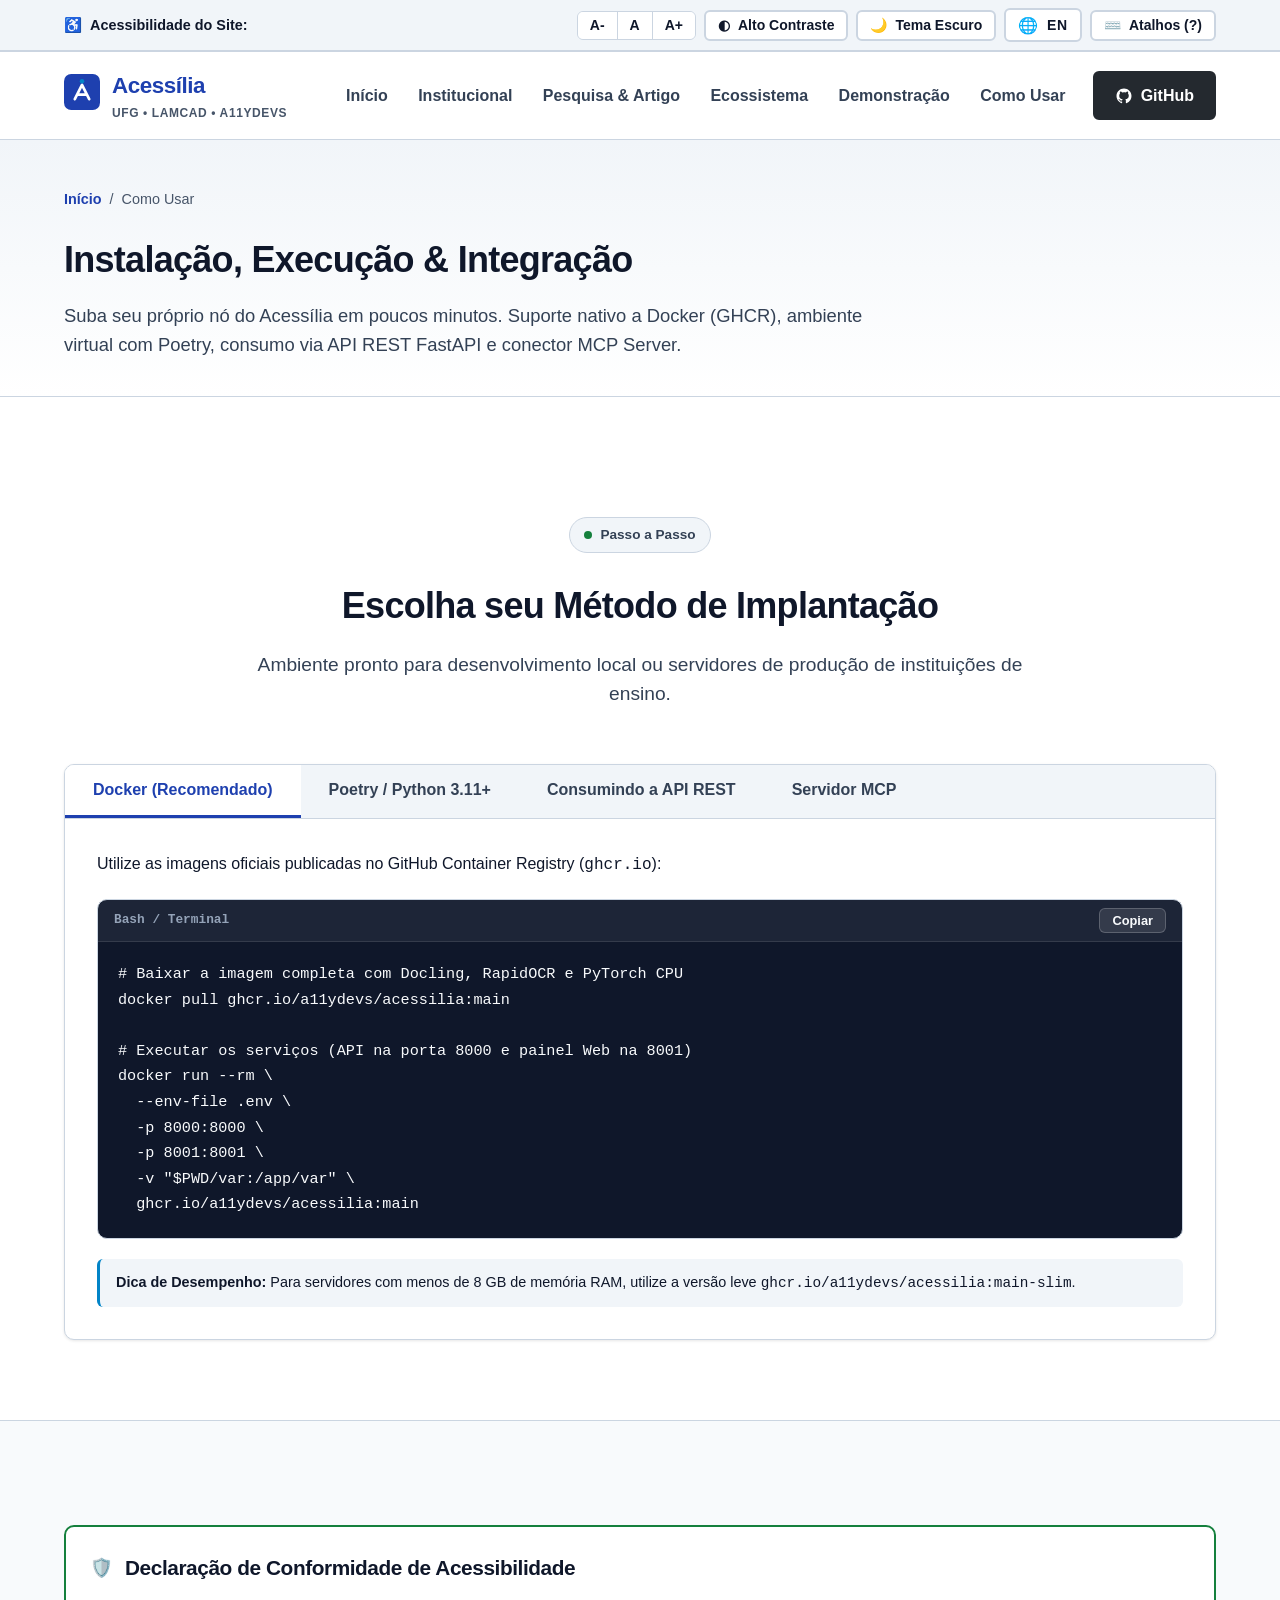
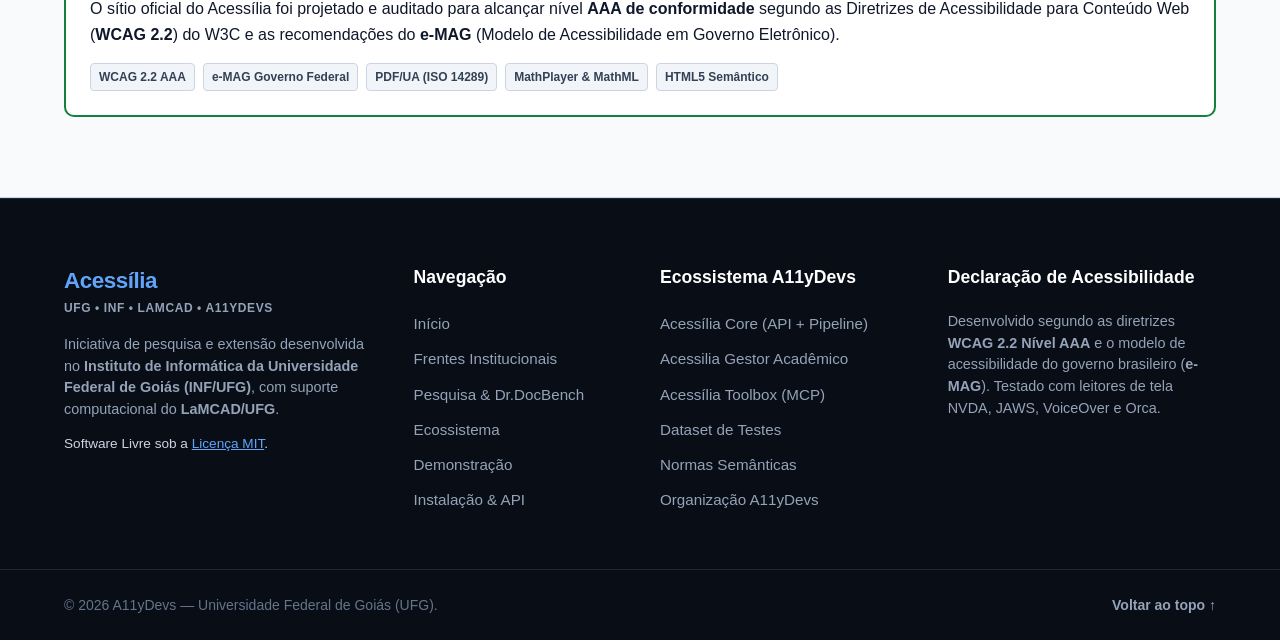
==== commit 168fe31f: "fix: atualizar referencia do artigo para publicacao na ACL Anthology e remover roadmap - Atualiza ci" ====
--- a/como-usar.html
+++ b/como-usar.html
@@ -115,7 +115,6 @@
           <li><a href="ecossistema.html" class="nav-link" data-i18n="nav.ecosystem">Ecossistema</a></li>
           <li><a href="demonstracao.html" class="nav-link" data-i18n="nav.demo">Demonstração</a></li>
           <li><a href="como-usar.html" class="nav-link" aria-current="page" data-i18n="nav.how_to_use">Como Usar</a></li>
-          <li><a href="roadmap.html" class="nav-link" data-i18n="nav.roadmap">Roadmap</a></li>
           <li>
             <a href="https://github.com/A11yDevs/acessilia" class="btn btn-primary btn-github" target="_blank" rel="noopener noreferrer">
               <svg class="icon-github" width="18" height="18" viewBox="0 0 24 24" fill="currentColor" aria-hidden="true">
@@ -331,7 +330,6 @@
           <li><a href="ecossistema.html">Ecossistema</a></li>
           <li><a href="demonstracao.html">Demonstração</a></li>
           <li><a href="como-usar.html">Instalação & API</a></li>
-          <li><a href="roadmap.html">Roadmap Público</a></li>
         </ul>
       </div>
 
--- a/assets/css/style.css
+++ b/assets/css/style.css
@@ -2174,3 +2174,387 @@
   gap: 0.3rem;
 }
 
+/* ==========================================================================
+   24. Estilos Especializados do Roadmap Público e Matriz Técnica
+   ========================================================================== */
+
+.roadmap-cycle-grid {
+  display: grid;
+  grid-template-columns: repeat(auto-fit, minmax(260px, 1fr));
+  gap: 1.5rem;
+  margin-bottom: 3.5rem;
+}
+
+.roadmap-cycle-card {
+  background-color: var(--bg-card);
+  border: 2px solid var(--bg-card-border);
+  border-radius: var(--radius-lg);
+  padding: 1.5rem;
+  display: flex;
+  flex-direction: column;
+  position: relative;
+  transition: transform 0.2s ease, border-color 0.2s ease, box-shadow 0.2s ease;
+}
+
+.roadmap-cycle-card:hover {
+  transform: translateY(-3px);
+  box-shadow: var(--shadow-md);
+  border-color: var(--color-primary);
+}
+
+.roadmap-cycle-card.is-current {
+  border-color: var(--color-primary);
+  background-color: var(--bg-secondary);
+}
+
+.roadmap-cycle-card.is-current::before {
+  content: "";
+  position: absolute;
+  top: -2px;
+  left: 20px;
+  right: 20px;
+  height: 4px;
+  background: linear-gradient(90deg, var(--color-primary), var(--color-accent));
+  border-radius: 999px;
+}
+
+.roadmap-cycle-badge {
+  display: inline-flex;
+  align-items: center;
+  gap: 0.4rem;
+  font-size: 0.75rem;
+  font-weight: 800;
+  text-transform: uppercase;
+  letter-spacing: 0.05em;
+  padding: 0.25rem 0.6rem;
+  border-radius: 999px;
+  margin-bottom: 0.75rem;
+  width: fit-content;
+}
+
+.roadmap-cycle-badge.status-completed {
+  background-color: rgba(21, 128, 61, 0.15);
+  color: var(--color-success);
+  border: 1px solid var(--color-success);
+}
+
+.roadmap-cycle-badge.status-current {
+  background-color: rgba(30, 64, 175, 0.15);
+  color: var(--color-primary);
+  border: 1px solid var(--color-primary);
+}
+
+.roadmap-cycle-badge.status-preparation {
+  background-color: rgba(217, 119, 6, 0.15);
+  color: var(--color-warning);
+  border: 1px solid var(--color-warning);
+}
+
+.roadmap-cycle-badge.status-future {
+  background-color: var(--bg-alt);
+  color: var(--text-muted);
+  border: 1px solid var(--bg-card-border);
+}
+
+.roadmap-cycle-title {
+  font-size: 1.15rem;
+  font-weight: 800;
+  color: var(--text-primary);
+  margin-bottom: 0.5rem;
+  line-height: 1.3;
+}
+
+.roadmap-cycle-desc {
+  font-size: 0.9rem;
+  color: var(--text-secondary);
+  line-height: 1.5;
+  margin-bottom: 1rem;
+}
+
+.roadmap-cycle-card .tech-tags {
+  margin-top: auto;
+  margin-bottom: 0;
+}
+
+/* Timeline Custom Styles */
+.roadmap-badge {
+  font-size: 0.8rem;
+  font-weight: 700;
+  padding: 0.25rem 0.65rem;
+  border-radius: 999px;
+  background-color: var(--bg-alt);
+  color: var(--text-primary);
+  border: 1px solid var(--bg-card-border);
+}
+
+.roadmap-status {
+  font-size: 0.8rem;
+  font-weight: 700;
+  color: var(--color-primary);
+}
+
+.roadmap-tags {
+  display: flex;
+  flex-wrap: wrap;
+  gap: 0.4rem;
+  margin-top: 1rem;
+}
+
+.roadmap-tag {
+  font-size: 0.75rem;
+  font-family: var(--font-mono);
+  background-color: var(--bg-alt);
+  color: var(--text-secondary);
+  border: 1px solid var(--bg-card-border);
+  padding: 0.2rem 0.55rem;
+  border-radius: 4px;
+}
+
+.roadmap-deliverables-block {
+  margin: 1.25rem 0;
+  background-color: var(--bg-alt);
+  border: 1px solid var(--bg-card-border);
+  border-radius: var(--radius-sm);
+  padding: 1.25rem;
+}
+
+.roadmap-deliverables-title {
+  font-size: 0.85rem;
+  font-weight: 800;
+  text-transform: uppercase;
+  letter-spacing: 0.05em;
+  color: var(--color-primary);
+  margin-bottom: 0.75rem;
+  display: flex;
+  align-items: center;
+  gap: 0.5rem;
+}
+
+.roadmap-deliverables {
+  list-style: none;
+  padding: 0;
+  margin: 0;
+  display: flex;
+  flex-direction: column;
+  gap: 0.65rem;
+}
+
+.roadmap-deliverables li {
+  position: relative;
+  padding-left: 1.5rem;
+  font-size: 0.9rem;
+  color: var(--text-secondary);
+  line-height: 1.5;
+}
+
+.roadmap-deliverables.completed li::before {
+  content: "✓";
+  position: absolute;
+  left: 0;
+  color: var(--color-success);
+  font-weight: 800;
+}
+
+.roadmap-deliverables.current li::before {
+  content: "⚡";
+  position: absolute;
+  left: 0;
+  color: var(--color-accent);
+}
+
+.roadmap-deliverables.preparation li::before {
+  content: "⏳";
+  position: absolute;
+  left: 0;
+  color: var(--color-primary);
+}
+
+.roadmap-deliverables.future li::before {
+  content: "✦";
+  position: absolute;
+  left: 0;
+  color: var(--text-muted);
+}
+
+.roadmap-deliverables li strong {
+  color: var(--text-primary);
+}
+
+/* Tabela de Matriz do Ecossistema */
+.table-responsive {
+  width: 100%;
+  overflow-x: auto;
+  border: 1px solid var(--bg-card-border);
+  border-radius: var(--radius-md);
+  margin: 2rem 0;
+  background-color: var(--bg-card);
+  box-shadow: var(--shadow-sm);
+}
+
+.roadmap-table {
+  width: 100%;
+  border-collapse: collapse;
+  text-align: left;
+  font-size: 0.9rem;
+}
+
+.roadmap-table caption {
+  padding: 1rem 1.25rem;
+  font-size: 1.1rem;
+  font-weight: 800;
+  text-align: left;
+  color: var(--text-primary);
+  background-color: var(--bg-alt);
+  border-bottom: 2px solid var(--bg-card-border);
+}
+
+.roadmap-table th,
+.roadmap-table td {
+  padding: 0.9rem 1.25rem;
+  border-bottom: 1px solid var(--bg-card-border);
+  vertical-align: middle;
+}
+
+.roadmap-table th {
+  background-color: var(--bg-secondary);
+  color: var(--text-primary);
+  font-weight: 700;
+  font-size: 0.85rem;
+  text-transform: uppercase;
+  letter-spacing: 0.04em;
+}
+
+.roadmap-table tbody tr:hover {
+  background-color: var(--bg-alt);
+}
+
+.roadmap-table td strong {
+  color: var(--text-primary);
+}
+
+.roadmap-repo-link {
+  font-family: var(--font-mono);
+  font-size: 0.85rem;
+  font-weight: 700;
+  color: var(--color-accent);
+  text-decoration: none;
+}
+
+.roadmap-repo-link:hover {
+  text-decoration: underline;
+  color: var(--color-primary);
+}
+
+.status-pill {
+  display: inline-flex;
+  align-items: center;
+  gap: 0.35rem;
+  padding: 0.2rem 0.6rem;
+  border-radius: 999px;
+  font-size: 0.75rem;
+  font-weight: 700;
+  white-space: nowrap;
+}
+
+.status-pill--completed {
+  background-color: rgba(21, 128, 61, 0.15);
+  color: var(--color-success);
+  border: 1px solid var(--color-success);
+}
+
+.status-pill--current {
+  background-color: rgba(30, 64, 175, 0.15);
+  color: var(--color-primary);
+  border: 1px solid var(--color-primary);
+}
+
+.status-pill--preparation {
+  background-color: rgba(217, 119, 6, 0.15);
+  color: var(--color-warning);
+  border: 1px solid var(--color-warning);
+}
+
+.status-pill--future {
+  background-color: var(--bg-alt);
+  color: var(--text-muted);
+  border: 1px solid var(--bg-card-border);
+}
+
+/* Pilares de Engenharia do Roadmap */
+.roadmap-pillars-grid {
+  display: grid;
+  grid-template-columns: repeat(auto-fit, minmax(280px, 1fr));
+  gap: 1.5rem;
+  margin: 2rem 0 3rem 0;
+}
+
+.roadmap-pillar-card {
+  background-color: var(--bg-card);
+  border: 2px solid var(--bg-card-border);
+  border-radius: var(--radius-lg);
+  padding: 1.75rem;
+  display: flex;
+  flex-direction: column;
+  transition: transform 0.2s ease, border-color 0.2s ease;
+}
+
+.roadmap-pillar-card:hover {
+  transform: translateY(-3px);
+  border-color: var(--color-primary);
+}
+
+.roadmap-pillar-icon {
+  font-size: 2rem;
+  margin-bottom: 0.75rem;
+}
+
+.roadmap-pillar-title {
+  font-size: 1.15rem;
+  font-weight: 800;
+  color: var(--text-primary);
+  margin-bottom: 0.5rem;
+}
+
+.roadmap-pillar-desc {
+  font-size: 0.9rem;
+  color: var(--text-secondary);
+  line-height: 1.6;
+}
+
+/* Banner de Aviso Institucional UFG / NAI */
+.institutional-notice-banner {
+  background-color: var(--bg-secondary);
+  border: 2px solid var(--color-primary);
+  border-left: 6px solid var(--color-primary);
+  border-radius: var(--radius-md);
+  padding: 1.75rem;
+  margin: 3rem 0;
+  display: flex;
+  gap: 1.25rem;
+  align-items: flex-start;
+}
+
+.institutional-notice-icon {
+  font-size: 2rem;
+  line-height: 1;
+  flex-shrink: 0;
+}
+
+.institutional-notice-content h3 {
+  font-size: 1.2rem;
+  font-weight: 800;
+  color: var(--text-primary);
+  margin-bottom: 0.5rem;
+}
+
+.institutional-notice-content p {
+  font-size: 0.95rem;
+  color: var(--text-secondary);
+  line-height: 1.6;
+  margin-bottom: 0.75rem;
+}
+
+.institutional-notice-content p:last-child {
+  margin-bottom: 0;
+}
+
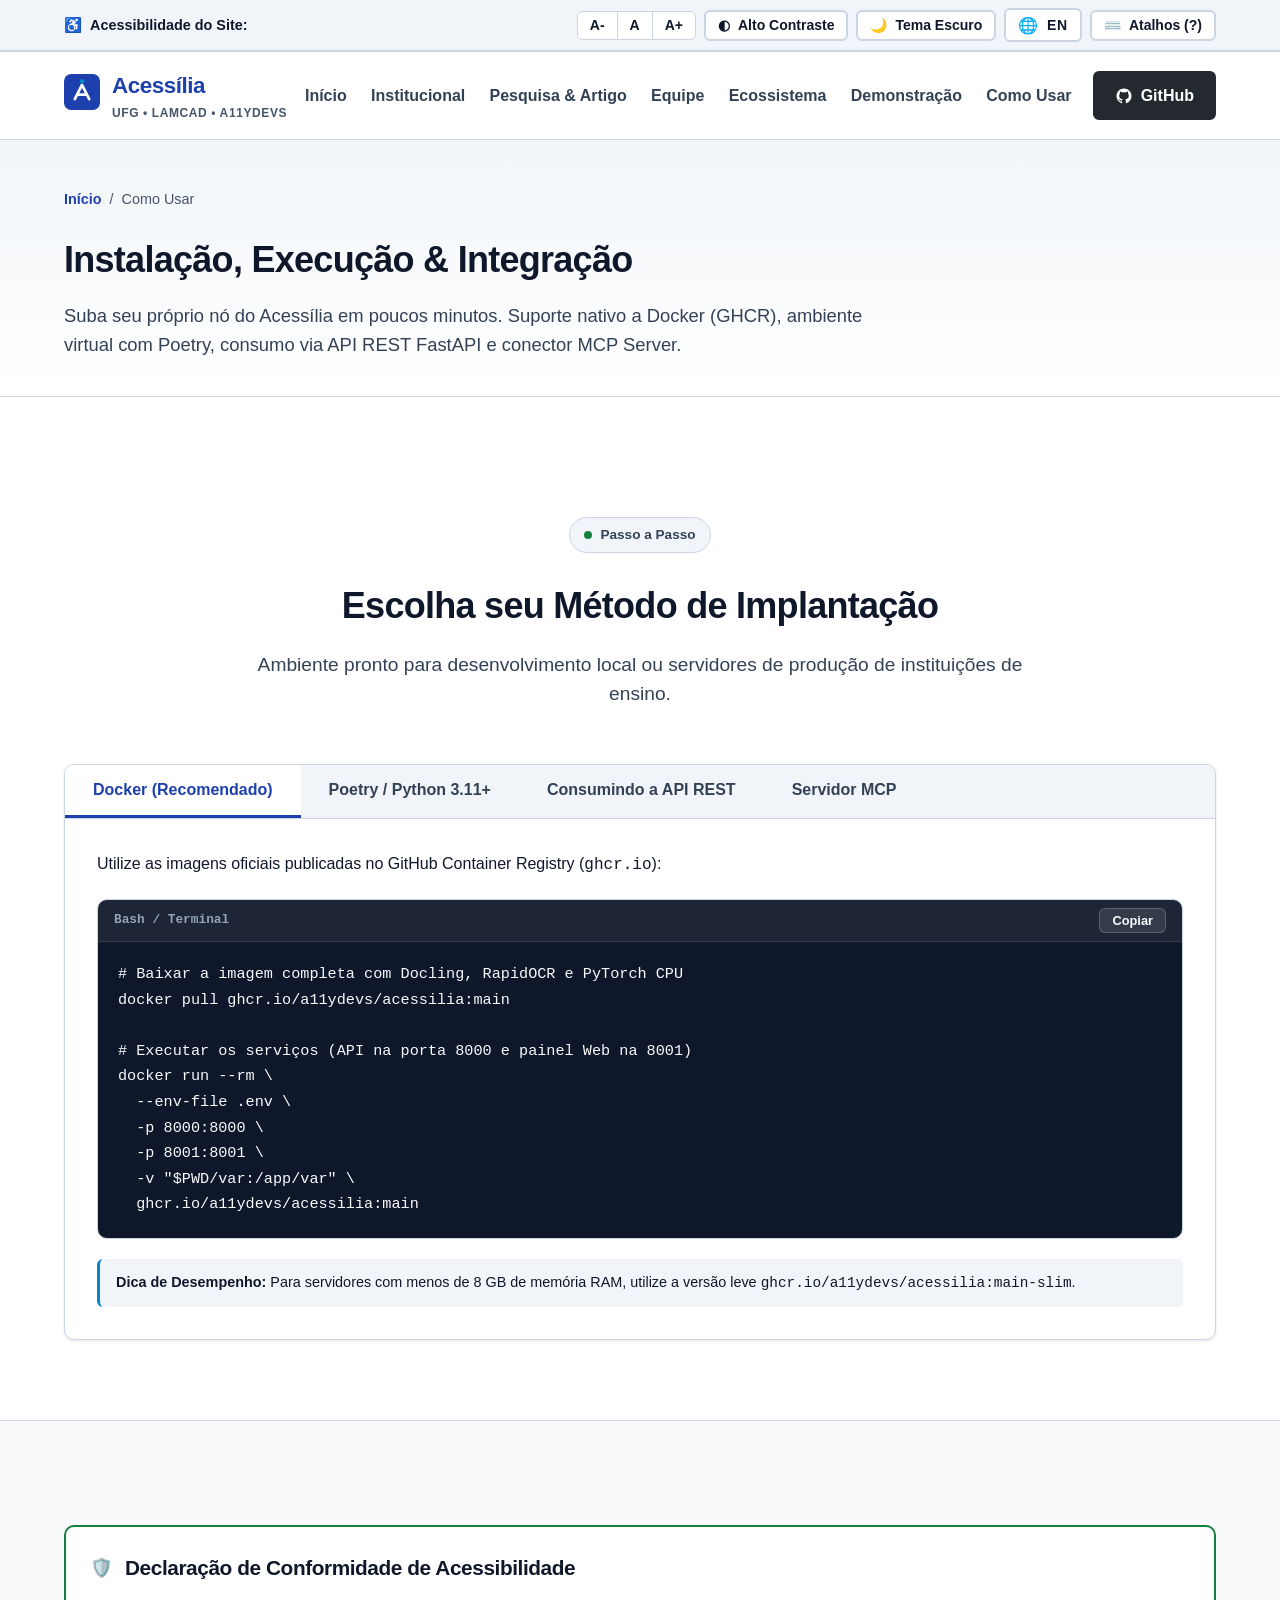
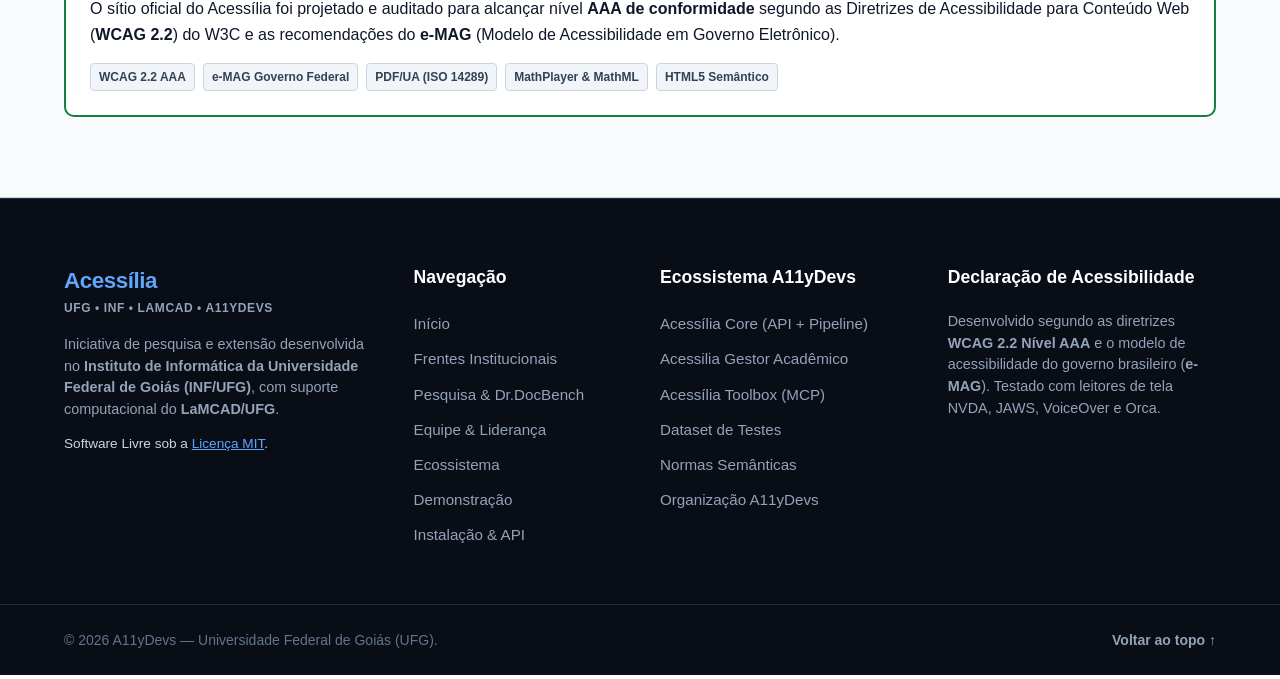
==== commit cf71ffe7: "feat(team): add bilingual Research Team & Leadership page (#1) Add equipe.html (pt-BR) and team.html" ====
--- a/como-usar.html
+++ b/como-usar.html
@@ -112,6 +112,7 @@
           <li><a href="index.html" class="nav-link" data-i18n="nav.home">Início</a></li>
           <li><a href="institucional.html" class="nav-link" data-i18n="nav.institutional">Institucional</a></li>
           <li><a href="pesquisa.html" class="nav-link" data-i18n="nav.research">Pesquisa & Artigo</a></li>
+          <li><a href="equipe.html" class="nav-link" data-i18n="nav.team" data-href-en="team.html">Equipe</a></li>
           <li><a href="ecossistema.html" class="nav-link" data-i18n="nav.ecosystem">Ecossistema</a></li>
           <li><a href="demonstracao.html" class="nav-link" data-i18n="nav.demo">Demonstração</a></li>
           <li><a href="como-usar.html" class="nav-link" aria-current="page" data-i18n="nav.how_to_use">Como Usar</a></li>
@@ -327,6 +328,7 @@
           <li><a href="index.html">Início</a></li>
           <li><a href="institucional.html">Frentes Institucionais</a></li>
           <li><a href="pesquisa.html">Pesquisa & Dr.DocBench</a></li>
+          <li><a href="equipe.html" data-href-en="team.html">Equipe & Liderança</a></li>
           <li><a href="ecossistema.html">Ecossistema</a></li>
           <li><a href="demonstracao.html">Demonstração</a></li>
           <li><a href="como-usar.html">Instalação & API</a></li>
--- a/assets/css/style.css
+++ b/assets/css/style.css
@@ -357,10 +357,11 @@
   display: flex;
   align-items: center;
   list-style: none;
-  gap: 1.5rem;
+  gap: clamp(0.75rem, 1.4vw, 1.5rem);
 }
 
 .nav-link {
+  white-space: nowrap;
   text-decoration: none;
   color: var(--text-secondary);
   font-weight: 600;
@@ -1134,7 +1135,8 @@
   }
 }
 
-@media (max-width: 768px) {
+/* Menu colapsável: com 7 itens o menu horizontal não cabe abaixo de ~1200px */
+@media (max-width: 1200px) {
   .nav-toggle {
     display: block;
   }
@@ -1157,6 +1159,31 @@
   .nav-list.is-active {
     display: flex;
   }
+}
+
+@media (max-width: 768px) {
+  .nav-toggle {
+    display: block;
+  }
+
+  .nav-list {
+    display: none;
+    position: absolute;
+    top: 100%;
+    left: 0;
+    right: 0;
+    background-color: var(--bg-primary);
+    border-bottom: 2px solid var(--bg-card-border);
+    flex-direction: column;
+    padding: 1.5rem;
+    box-shadow: var(--shadow-lg);
+    gap: 1rem;
+    align-items: flex-start;
+  }
+
+  .nav-list.is-active {
+    display: flex;
+  }
 
   .site-footer__inner {
     grid-template-columns: 1fr;
@@ -1754,6 +1781,152 @@
   color: var(--color-primary);
 }
 
+/* Página Equipe & Liderança Científica (equipe.html / team.html) */
+.team-grid {
+  display: grid;
+  gap: 2rem;
+  grid-template-columns: repeat(auto-fit, minmax(300px, 1fr));
+}
+
+.team-card--lead {
+  max-width: 960px;
+  margin: 0 auto;
+  border-color: var(--color-primary);
+}
+
+.team-card--lead:hover {
+  transform: none;
+}
+
+/* Links de equipe: cor primária garante contraste AA/AAA (accent falha em texto pequeno) */
+.team-card .team-link {
+  color: var(--color-primary);
+  text-decoration: underline;
+  text-underline-offset: 0.15em;
+}
+
+.team-facts {
+  display: grid;
+  grid-template-columns: minmax(140px, max-content) 1fr;
+  gap: 0.5rem 1.25rem;
+  margin: 0 0 1.25rem 0;
+  font-size: 0.95rem;
+}
+
+.team-facts dt {
+  font-weight: 700;
+  color: var(--text-primary);
+}
+
+.team-facts dd {
+  margin: 0;
+  color: var(--text-secondary);
+}
+
+@media (max-width: 600px) {
+  .team-facts {
+    grid-template-columns: 1fr;
+  }
+  .team-facts dd {
+    margin-bottom: 0.5rem;
+  }
+}
+
+.research-lines {
+  list-style: none;
+  padding: 0;
+  margin: 0;
+  display: grid;
+  gap: 1.25rem;
+  grid-template-columns: repeat(auto-fit, minmax(280px, 1fr));
+}
+
+.research-lines li {
+  background-color: var(--bg-card);
+  border: 2px solid var(--bg-card-border);
+  border-radius: var(--radius-md);
+  padding: 1.25rem 1.5rem;
+}
+
+.research-lines h3 {
+  font-size: 1.1rem;
+  font-weight: 800;
+  color: var(--text-primary);
+  margin-bottom: 0.4rem;
+}
+
+.research-lines p {
+  margin: 0;
+  color: var(--text-secondary);
+  font-size: 0.95rem;
+  line-height: 1.55;
+}
+
+.content-narrow {
+  max-width: 960px;
+  margin: 0 auto;
+}
+
+.content-narrow h3 {
+  font-size: 1.25rem;
+  font-weight: 800;
+  color: var(--text-primary);
+  margin: 2rem 0 0.75rem 0;
+}
+
+.content-narrow p,
+.content-narrow li {
+  color: var(--text-secondary);
+  line-height: 1.6;
+}
+
+.content-narrow ul {
+  padding-left: 1.25rem;
+  margin: 0 0 1rem 0;
+}
+
+.content-narrow li {
+  margin-bottom: 0.5rem;
+}
+
+.content-narrow a {
+  color: var(--color-primary);
+  text-decoration: underline;
+  text-underline-offset: 0.15em;
+}
+
+.table-caption-visible {
+  caption-side: top;
+  text-align: left;
+  font-weight: 700;
+  color: var(--text-primary);
+  padding-bottom: 0.75rem;
+}
+
+.source-note {
+  font-size: 0.9rem;
+  color: var(--text-muted);
+  margin-top: 0.75rem;
+}
+
+.notice-box {
+  border-left: 4px solid var(--color-primary);
+  background-color: var(--bg-alt);
+  padding: 1rem 1.25rem;
+  border-radius: var(--radius-sm);
+  margin: 1.5rem 0;
+}
+
+.notice-box p {
+  margin: 0;
+}
+
+.page-lead a {
+  color: var(--color-primary);
+  text-decoration: underline;
+  text-underline-offset: 0.15em;
+}
+
 /* ==========================================================================
    20. Linha do Tempo & Roadmap Público
    ========================================================================== */
